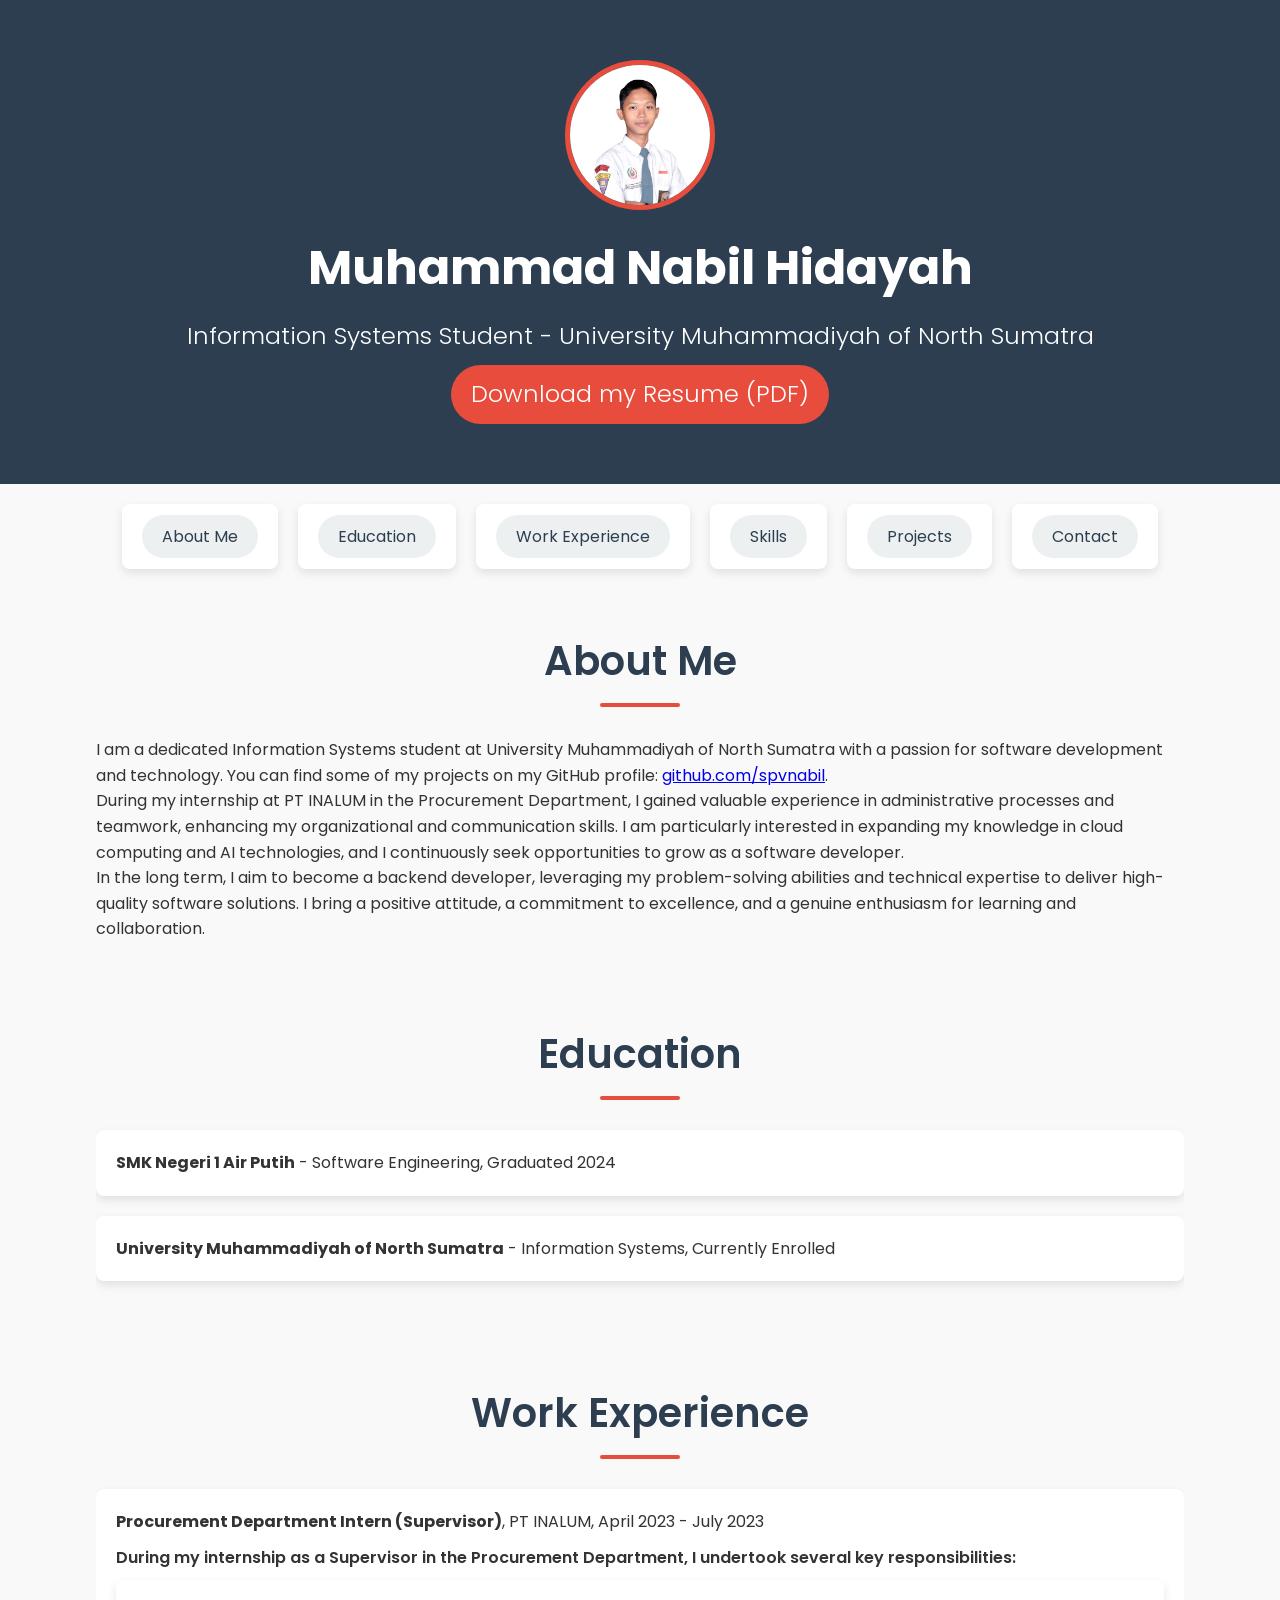
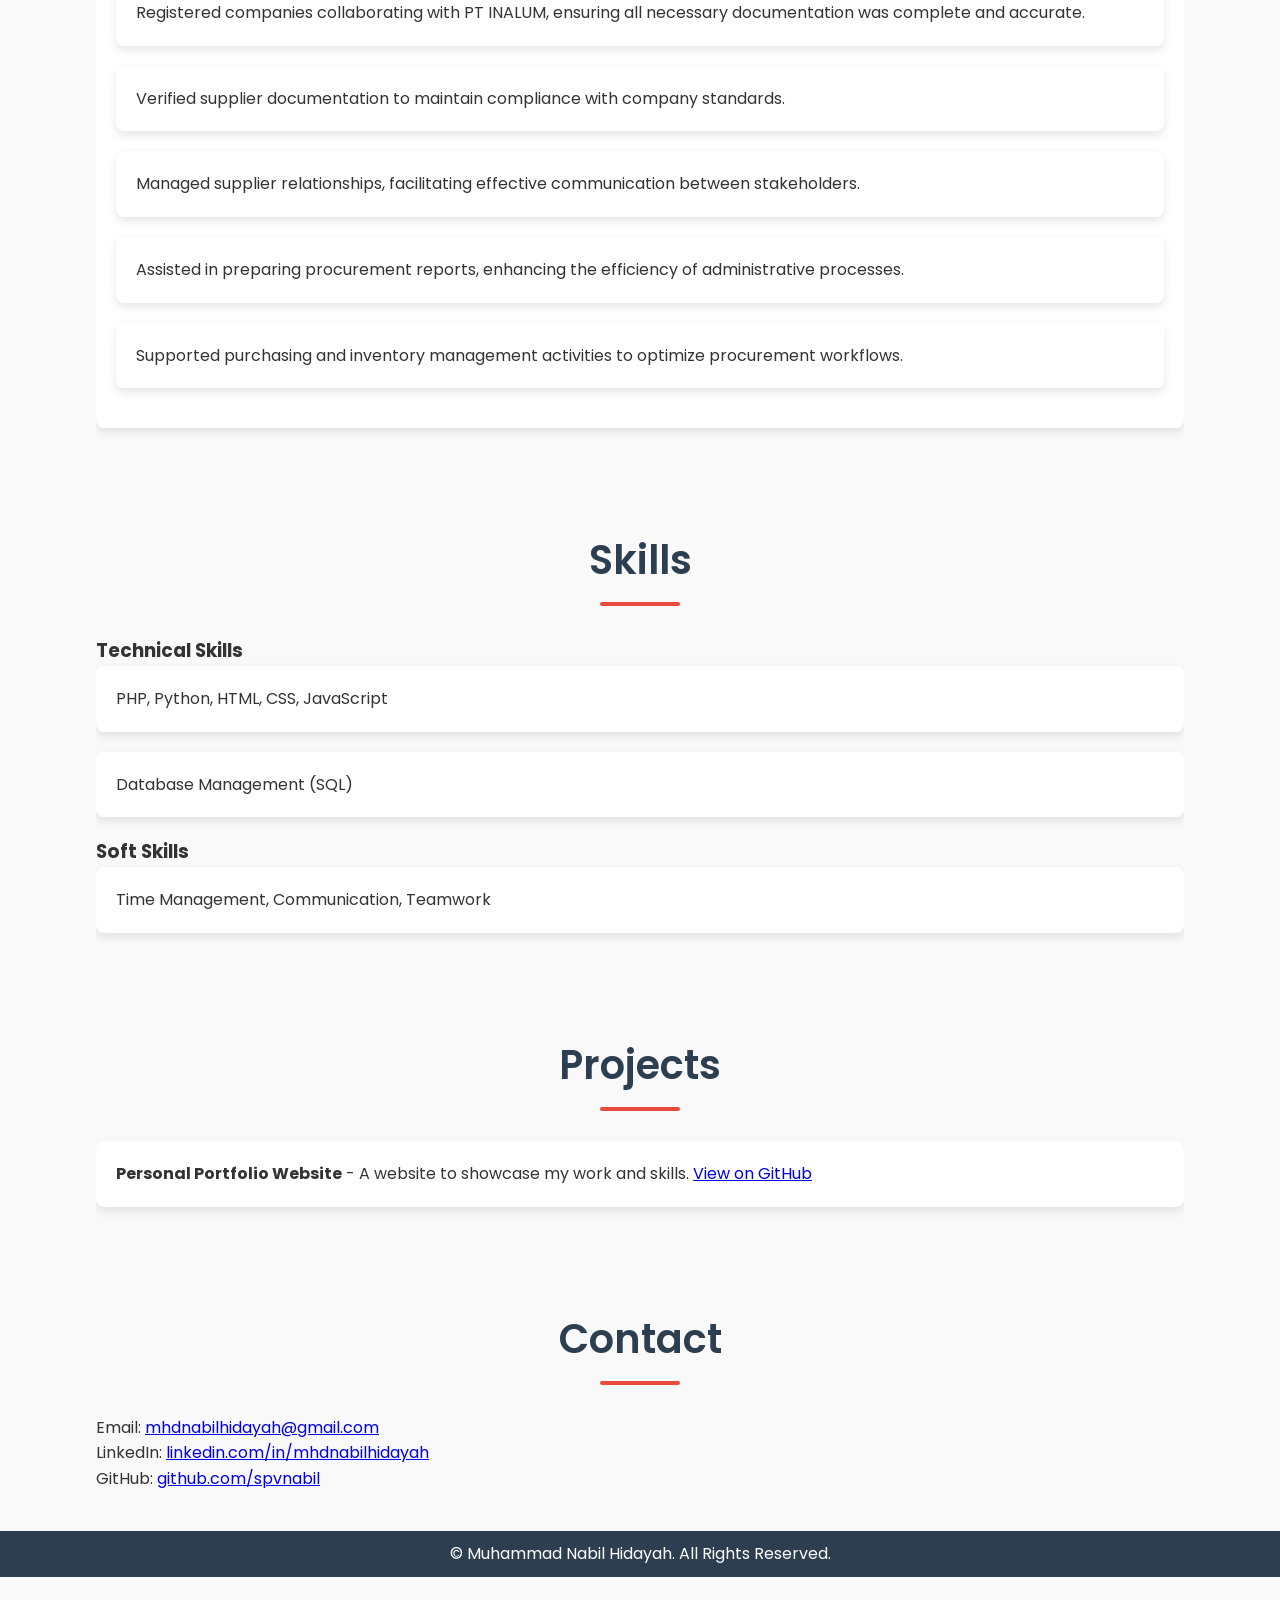
==== index.html @ 5ee1add4 "Update and rename webnabil.html to index.html" ====
<!DOCTYPE html>
<html lang="en">
<head>
    <meta charset="UTF-8">
    <meta name="viewport" content="width=device-width, initial-scale=1.0">
    <title>Personal CV - Muhammad Nabil Hidayah</title>
    <link rel="stylesheet" href="style.css">
    <link href="https://fonts.googleapis.com/css2?family=Poppins:wght@300;400;600&display=swap" rel="stylesheet">
</head>
<body>
    <header class="fade-in">
        <div class="container">
            <div class="profile">
                <img src="home-img2.jpg" alt="Profile Photo"> <!-- Ganti dengan URL gambar Anda -->
            </div>
            <h1>Muhammad Nabil Hidayah</h1>
            <p>Information Systems Student - University Muhammadiyah of North Sumatra</p>
            <p><a href="https://drive.google.com/file/d/1Cp-5JTLRK1W2x9tE1YD1m7q0zACdKPNH/view?usp=sharing" target="_blank" class="resume-btn">Download my Resume (PDF)</a></p>
        </div>
    </header>

    <nav class="slide-in">
        <ul class="nav-links">
            <li><a href="#about">About Me</a></li>
            <li><a href="#education">Education</a></li>
            <li><a href="#experience">Work Experience</a></li>
            <li><a href="#skills">Skills</a></li>
            <li><a href="#projects">Projects</a></li>
            <li><a href="#contact">Contact</a></li>
        </ul>
    </nav>

    <section id="about" class="fade-in-up">
        <div class="container">
            <h2>About Me</h2>
            <p>I am a dedicated Information Systems student at University Muhammadiyah of North Sumatra with a passion for software development and technology. You can find some of my projects on my GitHub profile: <a href="https://github.com/spvnabil/" target="_blank">github.com/spvnabil</a>.</p>
            <p>During my internship at PT INALUM in the Procurement Department, I gained valuable experience in administrative processes and teamwork, enhancing my organizational and communication skills. I am particularly interested in expanding my knowledge in cloud computing and AI technologies, and I continuously seek opportunities to grow as a software developer.</p>
            <p>In the long term, I aim to become a backend developer, leveraging my problem-solving abilities and technical expertise to deliver high-quality software solutions. I bring a positive attitude, a commitment to excellence, and a genuine enthusiasm for learning and collaboration.</p>
        </div>
    </section>
    
    <section id="education" class="fade-in-up">
        <div class="container">
            <h2>Education</h2>
            <ul>
                <li><strong>SMK Negeri 1 Air Putih</strong> - Software Engineering, Graduated 2024</li>
                <li><strong>University Muhammadiyah of North Sumatra</strong> - Information Systems, Currently Enrolled</li>
            </ul>
        </div>
    </section>

    <section id="experience" class="fade-in-up">
        <div class="container">
            <h2>Work Experience</h2>
            <ul>
                <li>
                    <strong>Procurement Department Intern (Supervisor)</strong>, PT INALUM, April 2023 - July 2023
                    <p>During my internship as a Supervisor in the Procurement Department, I undertook several key responsibilities:</p>
                    <ul>
                        <li>Registered companies collaborating with PT INALUM, ensuring all necessary documentation was complete and accurate.</li>
                        <li>Verified supplier documentation to maintain compliance with company standards.</li>
                        <li>Managed supplier relationships, facilitating effective communication between stakeholders.</li>
                        <li>Assisted in preparing procurement reports, enhancing the efficiency of administrative processes.</li>
                        <li>Supported purchasing and inventory management activities to optimize procurement workflows.</li>
                    </ul>
                </li>
            </ul>
        </div>
    </section>

    <section id="skills" class="fade-in-up">
        <div class="container">
            <h2>Skills</h2>
            <h3>Technical Skills</h3>
            <ul>
                <li>PHP, Python, HTML, CSS, JavaScript</li>
                <li>Database Management (SQL)</li>
            </ul>
            <h3>Soft Skills</h3>
            <ul>
                <li>Time Management, Communication, Teamwork</li>
            </ul>
        </div>
    </section>

    <section id="projects" class="fade-in-up">
        <div class="container">
            <h2>Projects</h2>
            <ul>
                <li><strong>Personal Portfolio Website</strong> - A website to showcase my work and skills. <a href="https://github.com/spvnabil/spvnabil.github.io" target="_blank">View on GitHub</a></li>
            </ul>
        </div>
    </section>

    <section id="contact" class="fade-in-up">
        <div class="container">
            <h2>Contact</h2>
            <p>Email: <a href="mailto:mhdnabilhidayah@gmail.com">mhdnabilhidayah@gmail.com</a></p>
            <p>LinkedIn: <a href="https://www.linkedin.com/in/mhd-nabil-hidayah-8a4116334/" target="_blank">linkedin.com/in/mhdnabilhidayah</a></p>
            <p>GitHub: <a href="https://github.com/spvnabil/" target="_blank">github.com/spvnabil</a></p>
        </div>
    </section>
    
    <footer class="fade-in">
        <div class="container">
            <p>&copy; Muhammad Nabil Hidayah. All Rights Reserved.</p>
        </div>
    </footer>
</body>
</html>
---- style.css ----
/* Reset CSS */
* {
    margin: 0;
    padding: 0;
    box-sizing: border-box;
}

body {
    font-family: 'Poppins', sans-serif;
    line-height: 1.6;
    background-color: #f9f9f9;
    color: #333;
    padding-bottom: 50px;
    display: flex;
    flex-direction: column;
    min-height: 100vh;
}

/* Header */
header {
    background-color: #2c3e50;
    color: white;
    padding: 60px 0;
    text-align: center;
    position: relative;
}

header .profile {
    width: 150px;
    height: 150px;
    border-radius: 50%;
    overflow: hidden;
    margin: 0 auto 20px;
    border: 5px solid #e74c3c;
}

header .profile img {
    width: 100%;
    height: 100%;
    object-fit: cover;
}

header h1 {
    font-size: 3rem;
    font-weight: 700;
    margin-bottom: 10px;
    animation: fadeInDown 1s ease-in-out;
}

header p {
    font-size: 1.5rem;
    font-weight: 300;
    animation: fadeInUp 1.2s ease-in-out;
}

.resume-btn {
    display: inline-block;
    padding: 10px 20px;
    border-radius: 30px;
    background-color: #e74c3c;
    color: white;
    text-decoration: none;
    margin-top: 10px;
    transition: background-color 0.3s ease, transform 0.3s ease;
}

.resume-btn:hover {
    background-color: #c0392b;
    transform: translateY(-3px);
}

/* Navigation */
nav {
    text-align: center;
    margin-top: 20px;
}

.nav-links {
    display: inline-flex;
    gap: 20px;
}

.nav-links li {
    display: inline;
    list-style: none;
}

.nav-links a {
    text-decoration: none;
    color: #2c3e50;
    padding: 10px 20px;
    border-radius: 30px;
    background-color: #ecf0f1;
    transition: background-color 0.3s ease, color 0.3s ease;
}

.nav-links a:hover {
    background-color: #2c3e50;
    color: white;
}

/* Container */
.container {
    width: 85%;
    max-width: 1200px;
    margin: auto;
    overflow: hidden;
}

/* Sections */
section {
    padding: 40px 0;
    animation: fadeIn 1.5s ease-in;
}

h2 {
    text-align: center;
    font-size: 2.5rem;
    margin-bottom: 30px;
    color: #2c3e50;
    font-weight: 600;
    position: relative;
}

h2::after {
    content: '';
    width: 80px;
    height: 4px;
    background-color: #e74c3c;
    display: block;
    margin: 10px auto;
    border-radius: 2px;
}

ul {
    list-style-type: none;
}

ul li {
    background: white;
    margin-bottom: 20px;
    padding: 20px;
    border-radius: 8px;
    box-shadow: 0 4px 10px rgba(0, 0, 0, 0.1);
    transition: transform 0.3s ease;
}

ul li:hover {
    transform: translateY(-5px);
}

/* Work Experience Specific */
#experience ul li {
    position: relative;
}

#experience ul li p {
    margin: 10px 0;
    font-weight: 600;
}

/* Footer */
footer {
    background-color: #2c3e50;
    color: white;
    text-align: center;
    padding: 10px;
    margin-top: auto;
}

/* Animations */
@keyframes fadeIn {
    from { opacity: 0; }
    to { opacity: 1; }
}

@keyframes fadeInUp {
    from { transform: translateY(20px); opacity: 0; }
    to { transform: translateY(0); opacity: 1; }
}

@keyframes fadeInDown {
    from { transform: translateY(-20px); opacity: 0; }
    to { transform: translateY(0); opacity: 1; }
}
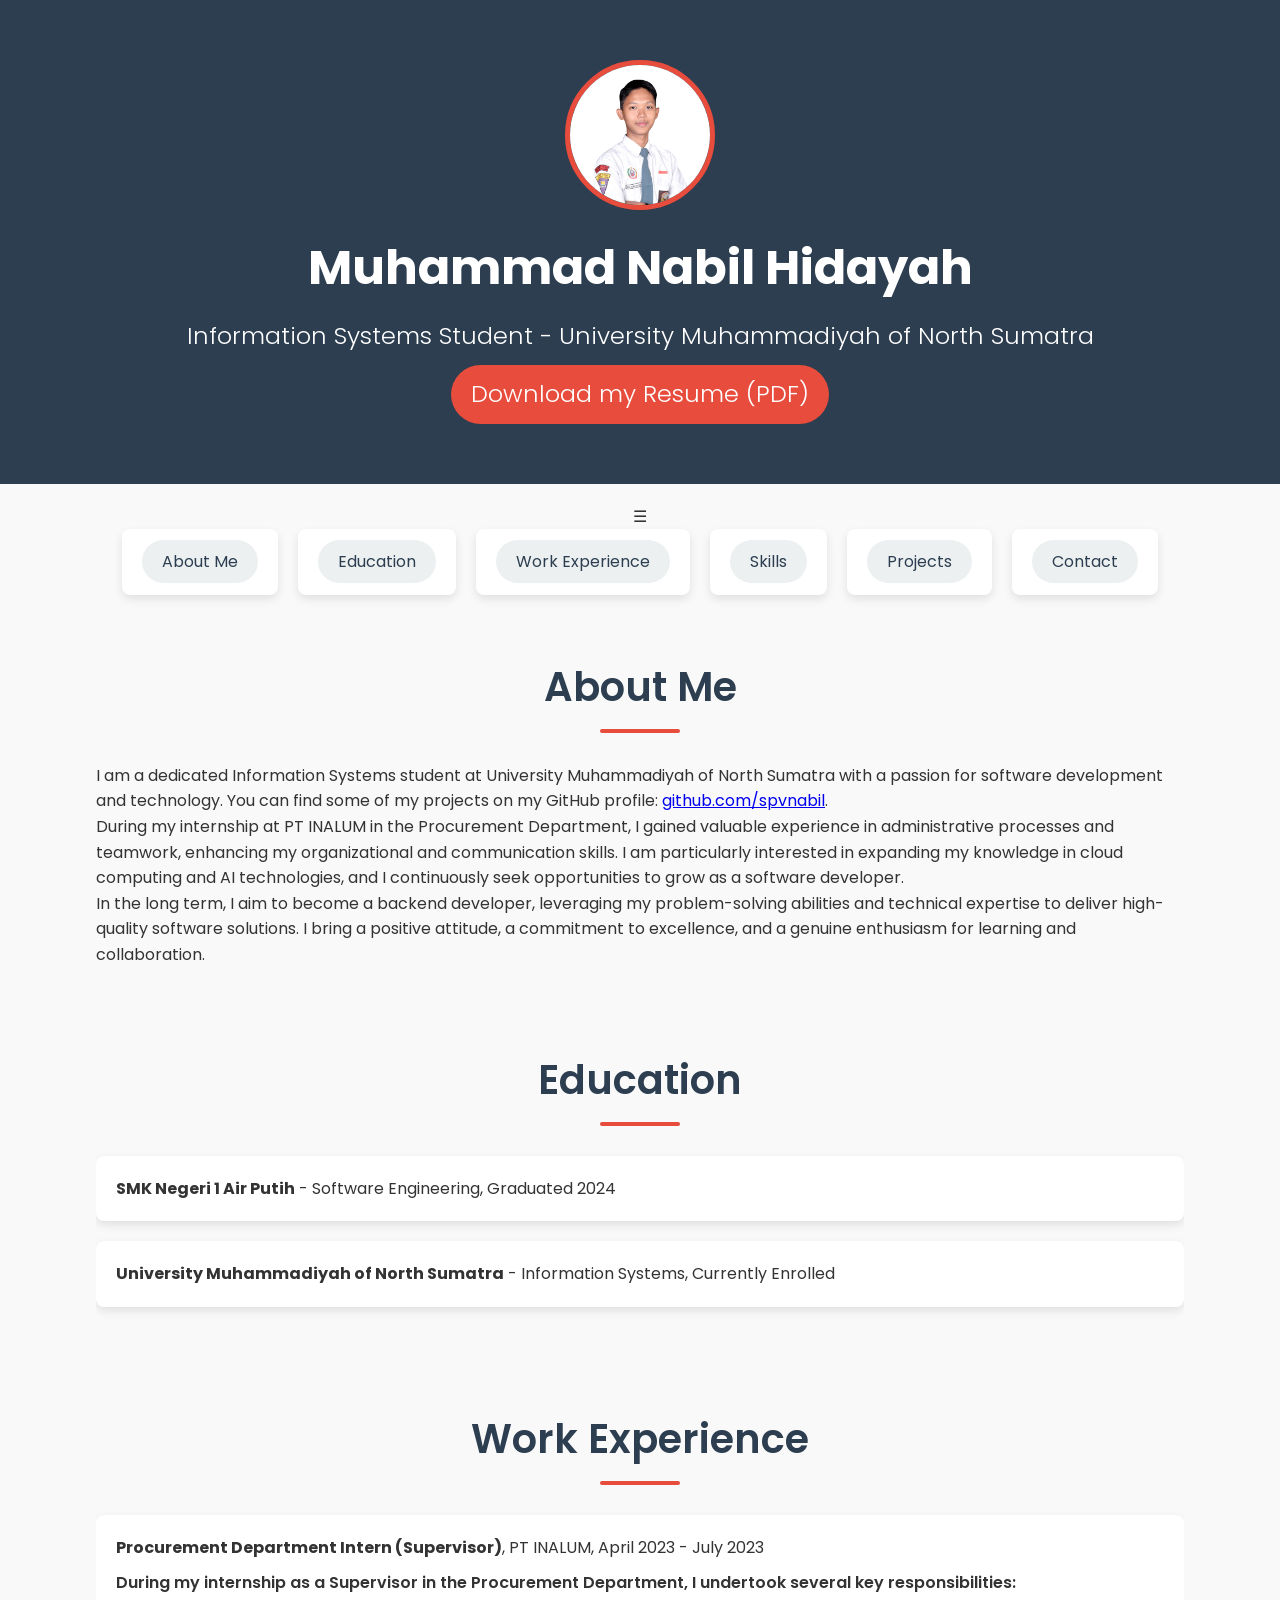
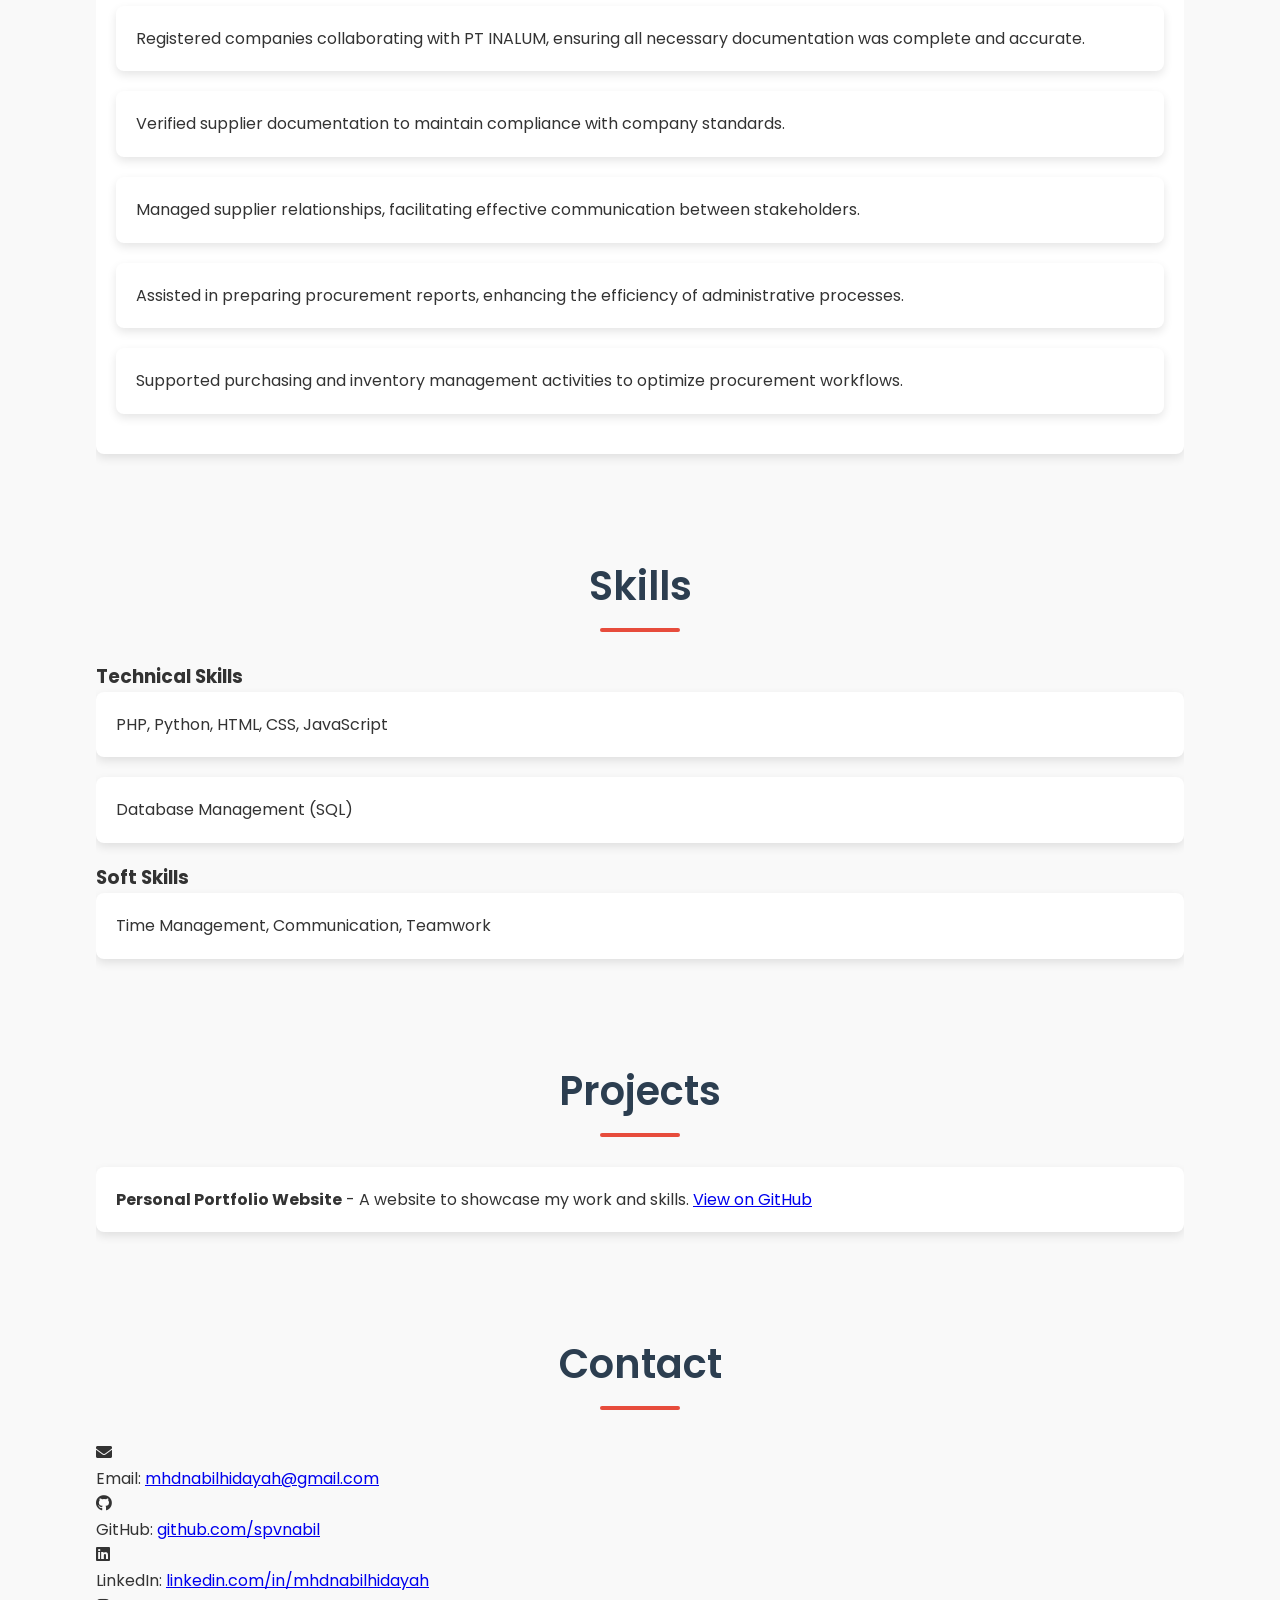
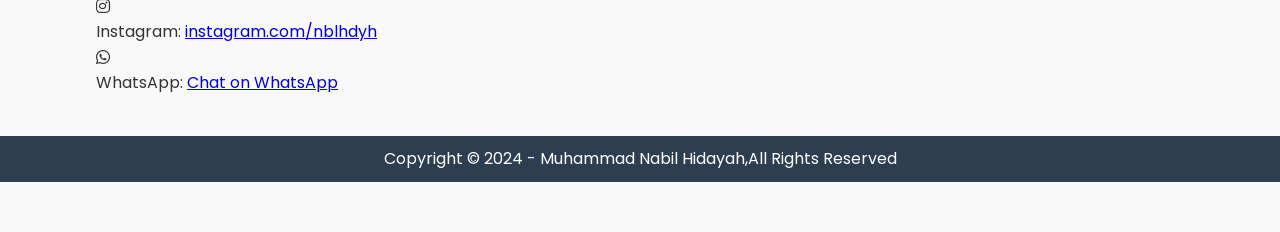
==== commit 33ad11c8: "Update index.html" ====
--- a/index.html
+++ b/index.html
@@ -6,6 +6,7 @@
     <title>Personal CV - Muhammad Nabil Hidayah</title>
     <link rel="stylesheet" href="style.css">
     <link href="https://fonts.googleapis.com/css2?family=Poppins:wght@300;400;600&display=swap" rel="stylesheet">
+    <link rel="stylesheet" href="https://cdnjs.cloudflare.com/ajax/libs/font-awesome/5.15.4/css/all.min.css"> <!-- Font Awesome untuk ikon -->
 </head>
 <body>
     <header class="fade-in">
@@ -20,6 +21,7 @@
     </header>
 
     <nav class="slide-in">
+        <div class="hamburger">&#9776;</div> <!-- Tombol hamburger -->
         <ul class="nav-links">
             <li><a href="#about">About Me</a></li>
             <li><a href="#education">Education</a></li>
@@ -29,7 +31,7 @@
             <li><a href="#contact">Contact</a></li>
         </ul>
     </nav>
-
+    
     <section id="about" class="fade-in-up">
         <div class="container">
             <h2>About Me</h2>
@@ -95,16 +97,46 @@
     <section id="contact" class="fade-in-up">
         <div class="container">
             <h2>Contact</h2>
-            <p>Email: <a href="mailto:mhdnabilhidayah@gmail.com">mhdnabilhidayah@gmail.com</a></p>
-            <p>LinkedIn: <a href="https://www.linkedin.com/in/mhd-nabil-hidayah-8a4116334/" target="_blank">linkedin.com/in/mhdnabilhidayah</a></p>
-            <p>GitHub: <a href="https://github.com/spvnabil/" target="_blank">github.com/spvnabil</a></p>
+            <div class="contact-info">
+                <div class="contact-item">
+                    <i class="fas fa-envelope"></i>
+                    <p>Email: <a href="mailto:mhdnabilhidayah@gmail.com">mhdnabilhidayah@gmail.com</a></p>
+                </div>
+                <div class="contact-item">
+                    <i class="fab fa-github"></i>
+                    <p>GitHub: <a href="https://github.com/spvnabil/" target="_blank">github.com/spvnabil</a></p>
+                </div>
+                <div class="contact-item">
+                    <i class="fab fa-linkedin"></i>
+                    <p>LinkedIn: <a href="https://www.linkedin.com/in/mhd-nabil-hidayah-8a4116334/" target="_blank">linkedin.com/in/mhdnabilhidayah</a></p>
+                </div>
+                <div class="contact-item">
+                    <i class="fab fa-instagram"></i>
+                    <p>Instagram: <a href="https://www.instagram.com/nblhdyh_/" target="_blank">instagram.com/nblhdyh</a></p>
+                </div>
+                <div class="contact-item">
+                    <i class="fab fa-whatsapp"></i>
+                    <p>WhatsApp: <a href="https://wa.me/6281271787363" target="_blank">Chat on WhatsApp</a></p>
+                </div>
+            </div>
         </div>
     </section>
-    
     <footer class="fade-in">
         <div class="container">
-            <p>&copy; Muhammad Nabil Hidayah. All Rights Reserved.</p>
+            <p>Copyright © 2024 - Muhammad Nabil Hidayah,All Rights Reserved</p>
         </div>
     </footer>
-</body>
+
+    <script src="scrip"></script> 
+<script>
+ 
+    const hamburger = document.querySelector('.hamburger');
+    const navLinks = document.querySelector('.nav-links');
+
+   
+    hamburger.addEventListener('click', () => {
+       
+        navLinks.classList.toggle('active');
+    });
+</script>
 </html>
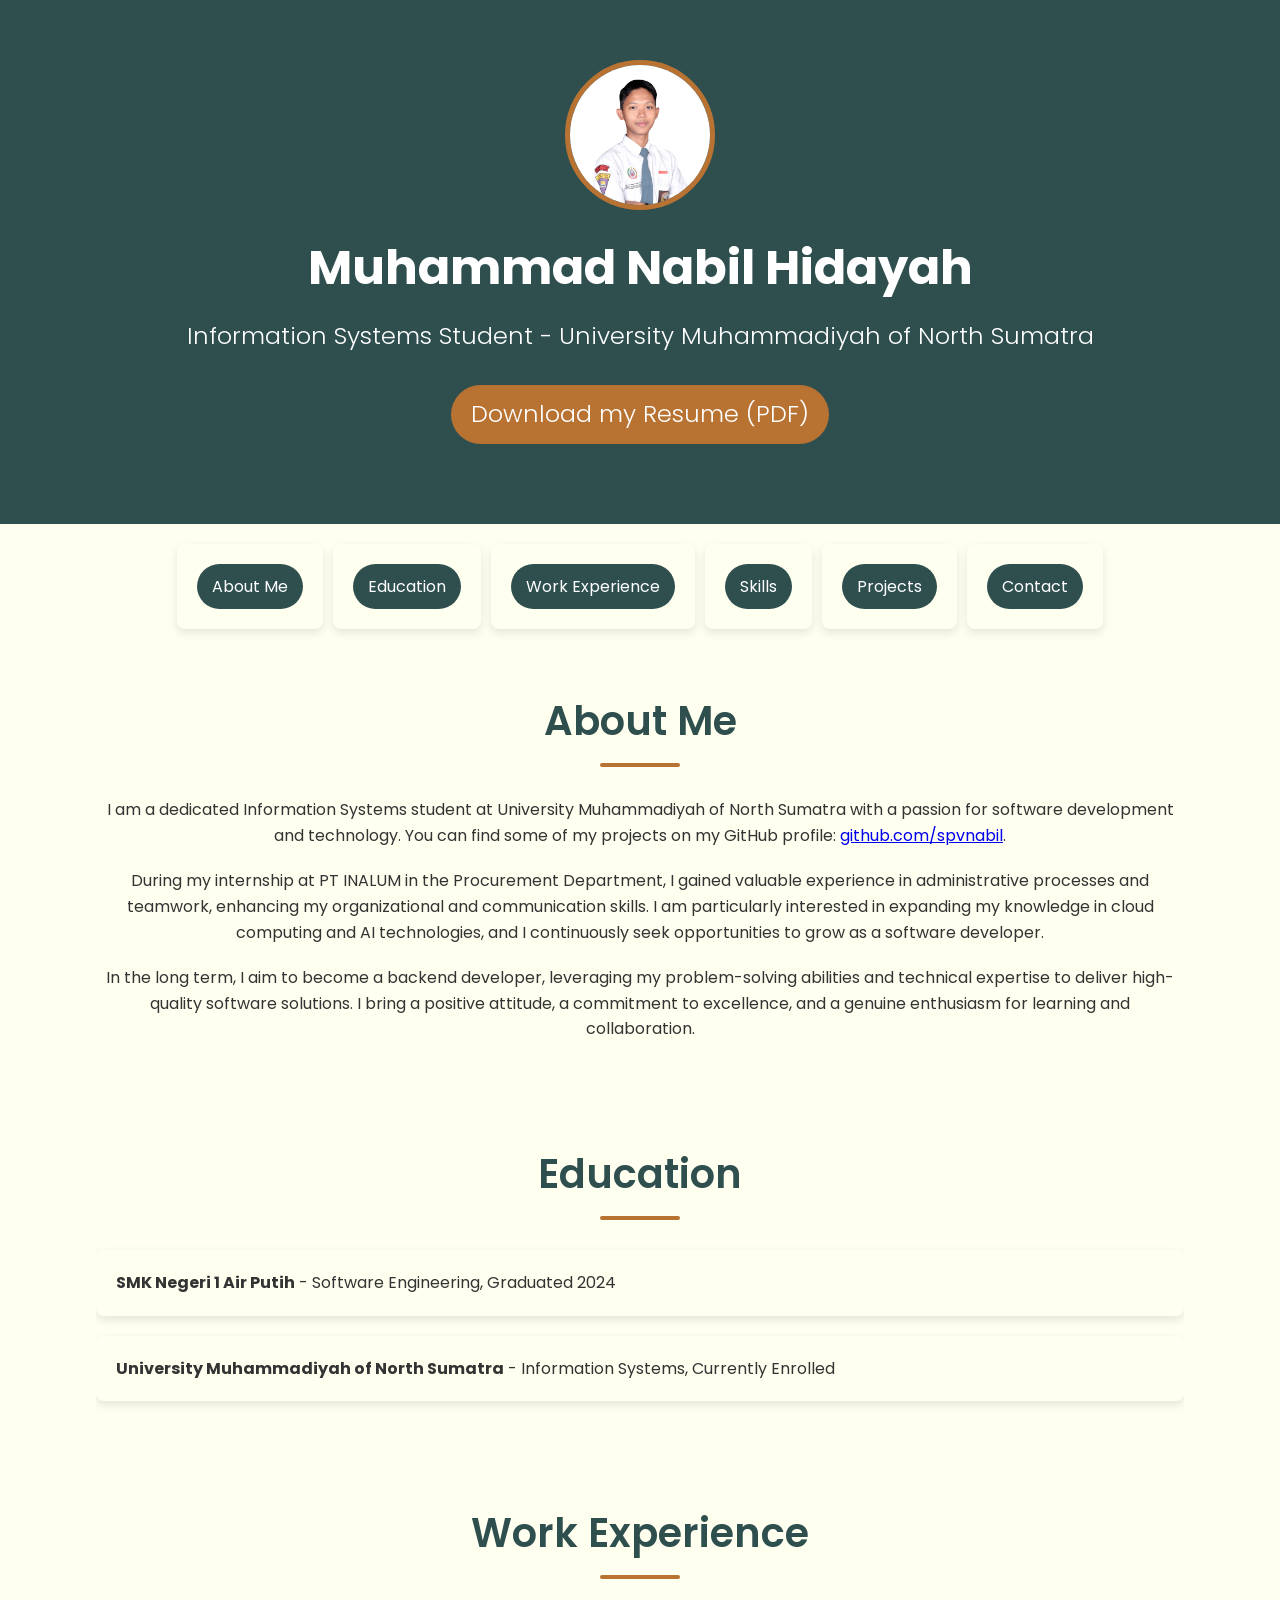
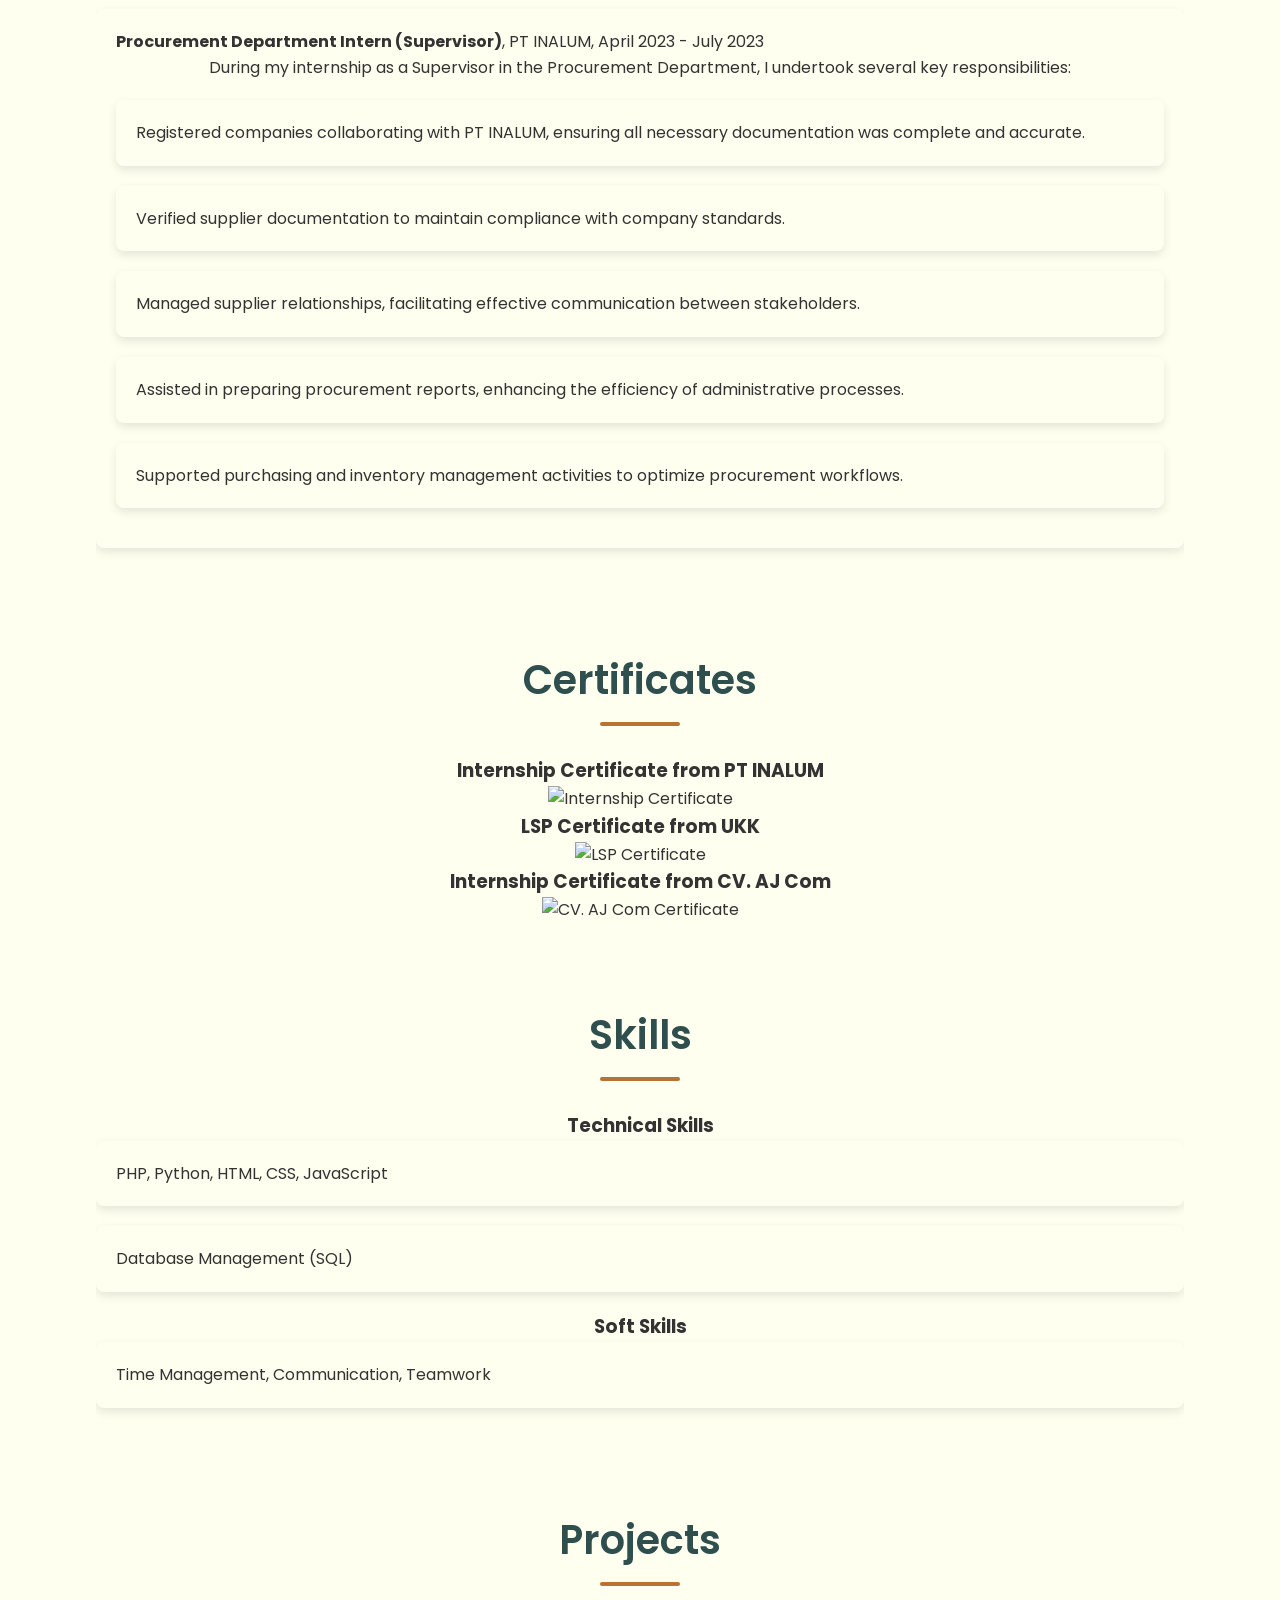
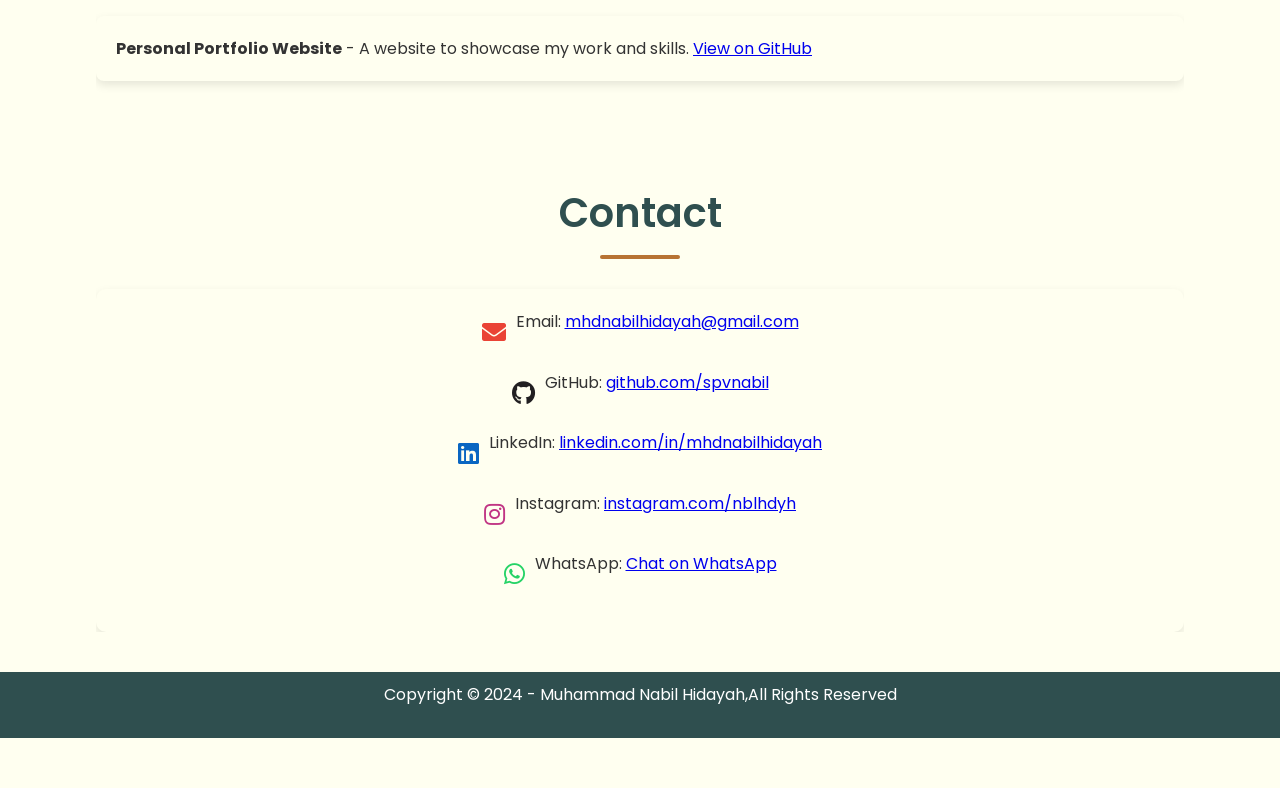
==== commit 72a0eddd: "Update index.html" ====
--- a/index.html
+++ b/index.html
@@ -69,7 +69,26 @@
             </ul>
         </div>
     </section>
-
+    <section id="certificates" class="fade-in-up">
+        <div class="container">
+            <h2>Certificates</h2>
+            <div class="certificate-container">
+                <div class="certificate">
+                    <h3>Internship Certificate from PT INALUM</h3>
+                    <img src="INALUM.jpg" alt="Internship Certificate" class="certificate-img">
+                </div>
+                <div class="certificate">
+                    <h3>LSP Certificate from UKK</h3>
+                    <img src="LSP NUSANTARA.jpg" alt="LSP Certificate" class="certificate-img">
+                </div>
+                <div class="certificate">
+                    <h3>Internship Certificate from CV. AJ Com</h3>
+                    <img src="PKL.jpg" alt="CV. AJ Com Certificate" class="certificate-img">
+                </div>
+            </div>
+        </div>
+    </section>
+    
     <section id="skills" class="fade-in-up">
         <div class="container">
             <h2>Skills</h2>
@@ -121,6 +140,7 @@
             </div>
         </div>
     </section>
+    
     <footer class="fade-in">
         <div class="container">
             <p>Copyright © 2024 - Muhammad Nabil Hidayah,All Rights Reserved</p>
@@ -128,15 +148,34 @@
     </footer>
 
     <script src="scrip"></script> 
-<script>
- 
-    const hamburger = document.querySelector('.hamburger');
-    const navLinks = document.querySelector('.nav-links');
+    <script>
+      // Toggle navigation menu
+const hamburger = document.querySelector('.hamburger');
+const navLinks = document.querySelector('.nav-links');
 
-   
-    hamburger.addEventListener('click', () => {
-       
-        navLinks.classList.toggle('active');
+hamburger.addEventListener('click', () => {
+    navLinks.classList.toggle('active');
+});
+
+// Smooth scroll for navigation
+document.querySelectorAll('nav a').forEach(anchor => {
+    anchor.addEventListener('click', function (e) {
+        e.preventDefault();
+
+        const targetId = this.getAttribute('href').substring(1);  // Mengambil ID dari link navigasi
+        const targetElement = document.getElementById(targetId);
+
+        // Scroll ke elemen target
+        targetElement.scrollIntoView({
+            behavior: 'smooth',
+            block: 'start'
+        });
+
+        // Close the menu after click on smaller screens
+        navLinks.classList.remove('active');
     });
-</script>
+});
+
+    </script>
+    
 </html>
--- a/style.css
+++ b/style.css
@@ -1,4 +1,3 @@
-/* Reset CSS */
 * {
     margin: 0;
     padding: 0;
@@ -8,7 +7,7 @@
 body {
     font-family: 'Poppins', sans-serif;
     line-height: 1.6;
-    background-color: #f9f9f9;
+    background-color: #FFFFF0; /* Ivory */
     color: #333;
     padding-bottom: 50px;
     display: flex;
@@ -16,13 +15,11 @@
     min-height: 100vh;
 }
 
-/* Header */
 header {
-    background-color: #2c3e50;
+    background-color: #2F4F4F; /* Dark Slate Gray */
     color: white;
     padding: 60px 0;
     text-align: center;
-    position: relative;
 }
 
 header .profile {
@@ -31,7 +28,7 @@
     border-radius: 50%;
     overflow: hidden;
     margin: 0 auto 20px;
-    border: 5px solid #e74c3c;
+    border: 5px solid #B87333; /* Copper */
 }
 
 header .profile img {
@@ -44,80 +41,85 @@
     font-size: 3rem;
     font-weight: 700;
     margin-bottom: 10px;
-    animation: fadeInDown 1s ease-in-out;
 }
 
 header p {
     font-size: 1.5rem;
     font-weight: 300;
-    animation: fadeInUp 1.2s ease-in-out;
 }
 
 .resume-btn {
     display: inline-block;
     padding: 10px 20px;
     border-radius: 30px;
-    background-color: #e74c3c;
-    color: white;
+    background-color: #B87333; /* Copper */
+    color: #FFFFFF;
     text-decoration: none;
     margin-top: 10px;
     transition: background-color 0.3s ease, transform 0.3s ease;
 }
 
 .resume-btn:hover {
-    background-color: #c0392b;
+    background-color: #5F9EA0; /* Cadet Blue */
     transform: translateY(-3px);
 }
 
-/* Navigation */
 nav {
+    position: relative;
     text-align: center;
     margin-top: 20px;
 }
 
+.hamburger {
+    display: none;
+    font-size: 2rem;
+    cursor: pointer;
+    color: #333;
+    margin-bottom: 10px;
+}
+
 .nav-links {
-    display: inline-flex;
-    gap: 20px;
+    display: flex;
+    justify-content: center;
+    gap: 10px;
+    flex-wrap: wrap;
 }
 
 .nav-links li {
-    display: inline;
     list-style: none;
 }
 
 .nav-links a {
+    display: inline-block;
     text-decoration: none;
-    color: #2c3e50;
-    padding: 10px 20px;
+    color: #FFFFFF;
+    padding: 10px 15px;
     border-radius: 30px;
-    background-color: #ecf0f1;
+    background-color: #2F4F4F; /* Dark Slate Gray */
     transition: background-color 0.3s ease, color 0.3s ease;
 }
 
 .nav-links a:hover {
-    background-color: #2c3e50;
-    color: white;
-}
-
-/* Container */
+    background-color: #B87333; /* Copper */
+    color: #FFFFFF;
+}
+
 .container {
     width: 85%;
     max-width: 1200px;
     margin: auto;
     overflow: hidden;
-}
-
-/* Sections */
+    text-align: center;
+}
+
 section {
     padding: 40px 0;
-    animation: fadeIn 1.5s ease-in;
 }
 
 h2 {
-    text-align: center;
     font-size: 2.5rem;
     margin-bottom: 30px;
-    color: #2c3e50;
+    color: #2F4F4F; /* Dark Slate Gray */
     font-weight: 600;
     position: relative;
 }
@@ -126,18 +128,24 @@
     content: '';
     width: 80px;
     height: 4px;
-    background-color: #e74c3c;
+    background-color: #B87333; /* Copper */
     display: block;
     margin: 10px auto;
     border-radius: 2px;
 }
 
+p {
+    text-align: center;
+    margin-bottom: 20px;
+}
+
 ul {
     list-style-type: none;
+    text-align: left;
 }
 
 ul li {
-    background: white;
+    background: #FFFFF0; /* Ivory */
     margin-bottom: 20px;
     padding: 20px;
     border-radius: 8px;
@@ -149,26 +157,56 @@
     transform: translateY(-5px);
 }
 
-/* Work Experience Specific */
-#experience ul li {
-    position: relative;
-}
-
-#experience ul li p {
-    margin: 10px 0;
-    font-weight: 600;
-}
-
-/* Footer */
+.contact-info {
+    display: flex;
+    flex-direction: column;
+    align-items: center;
+    background-color: #FFFFF0; /* Ivory */
+    padding: 20px;
+    border-radius: 10px;
+    box-shadow: 0 4px 10px rgba(0, 0, 0, 0.1);
+    margin-top: 20px;
+}
+
+.contact-item {
+    display: flex;
+    align-items: center;
+    margin-bottom: 15px;
+}
+
+.contact-item i {
+    font-size: 1.5rem;
+    margin-right: 10px;
+}
+
+.contact-item .fa-envelope {
+    color: #EA4335;
+}
+
+.contact-item .fa-github {
+    color: #211F21;
+}
+
+.contact-item .fa-linkedin {
+    color: #0A66C2;
+}
+
+.contact-item .fa-instagram {
+    color: #C13584;
+}
+
+.contact-item .fa-whatsapp {
+    color: #25D366;
+}
+
 footer {
-    background-color: #2c3e50;
+    background-color: #2F4F4F; /* Dark Slate Gray */
     color: white;
     text-align: center;
     padding: 10px;
     margin-top: auto;
 }
 
-/* Animations */
 @keyframes fadeIn {
     from { opacity: 0; }
     to { opacity: 1; }
@@ -183,3 +221,59 @@
     from { transform: translateY(-20px); opacity: 0; }
     to { transform: translateY(0); opacity: 1; }
 }
+
+@media (max-width: 768px) {
+    .hamburger {
+        display: block;
+        margin: 20px auto;
+    }
+
+    .nav-links {
+        display: none;
+        flex-direction: column;
+        position: absolute;
+        top: 60px;
+        left: 0;
+        right: 0;
+        background-color: #2F4F4F; /* Dark Slate Gray */
+        z-index: 1000;
+    }
+
+    .nav-links.active {
+        display: flex;
+    }
+
+    .nav-links a {
+        padding: 15px;
+        color: white;
+        border-bottom: 1px solid rgba(255, 255, 255, 0.2);
+    }
+
+    .nav-links a:hover {
+        background-color: #B87333; /* Copper */
+    }
+
+    h1 {
+        font-size: 2.5rem;
+    }
+
+    h2 {
+        font-size: 2rem;
+    }
+
+    p {
+        font-size: 1rem;
+    }
+
+    .resume-btn {
+        padding: 8px 16px;
+    }
+
+    .contact-info {
+        padding: 10px;
+    }
+
+    .contact-item {
+        margin-bottom: 10px;
+    }
+}
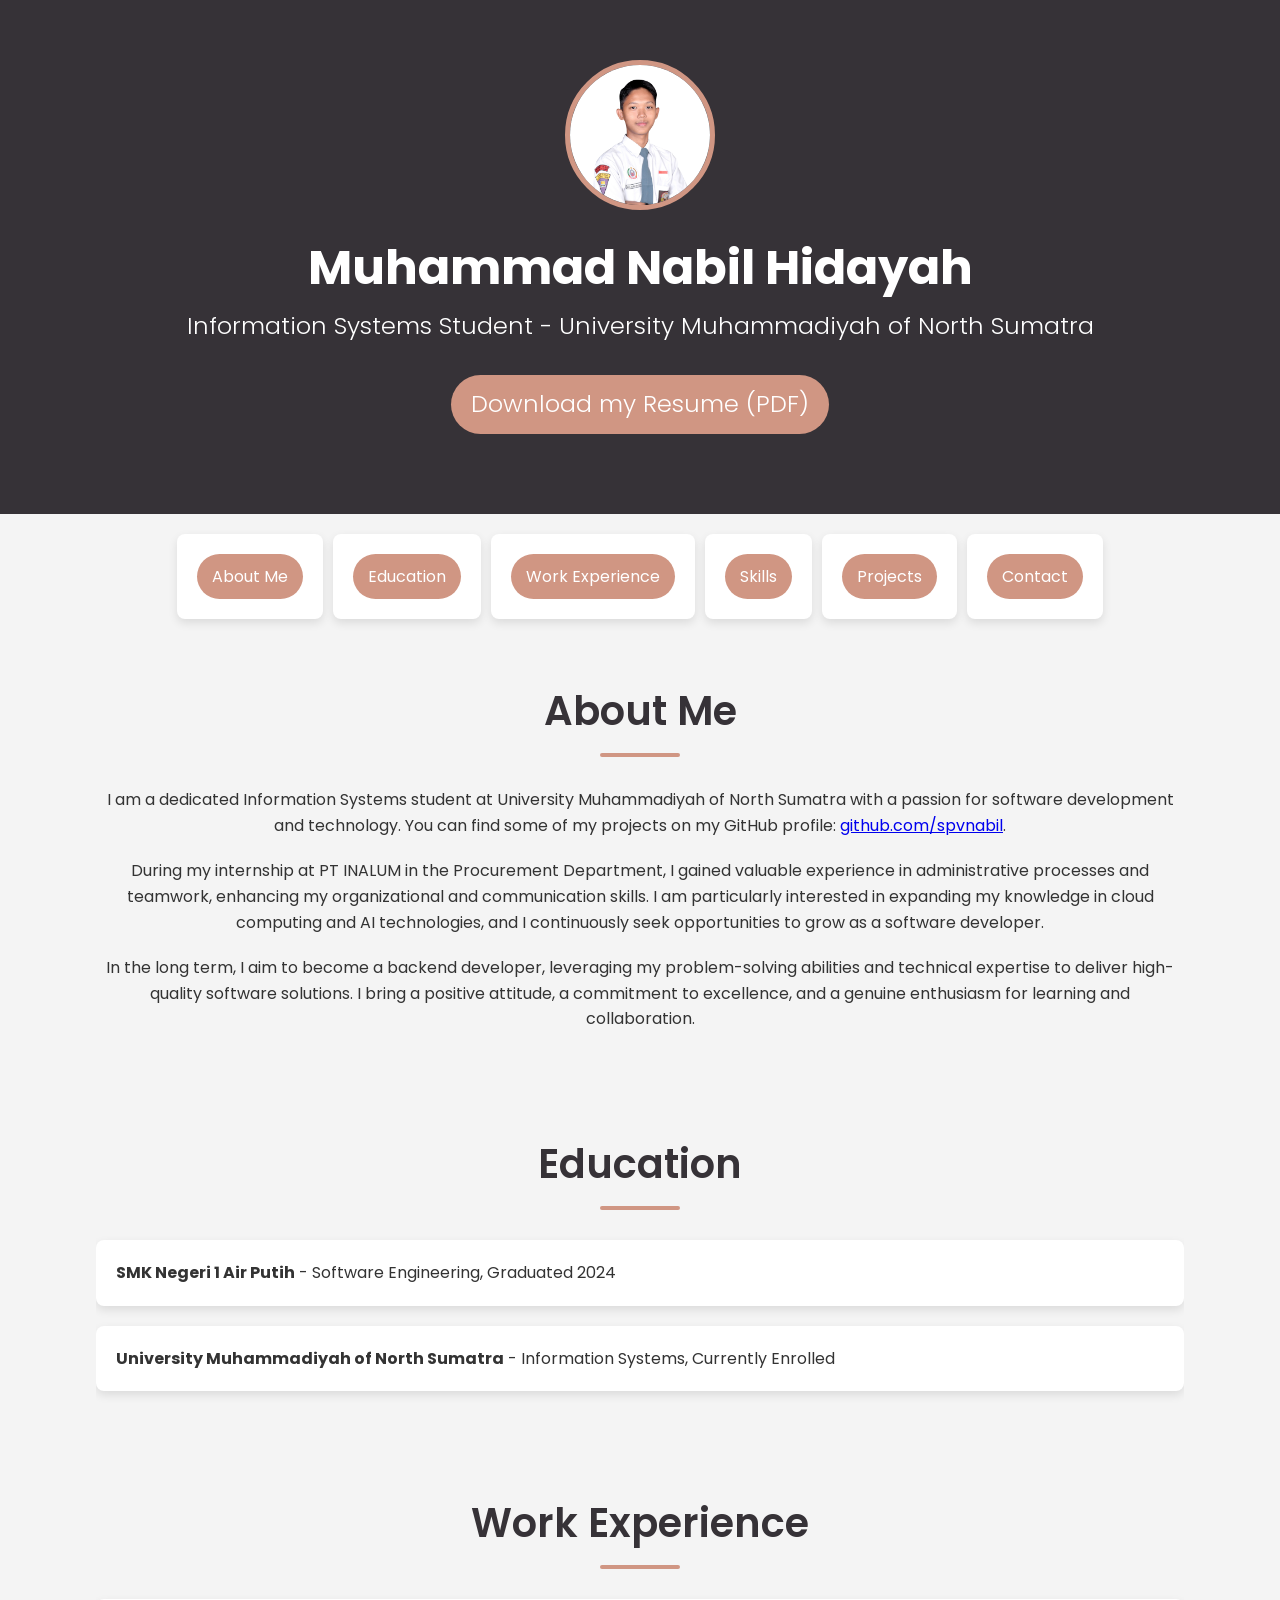
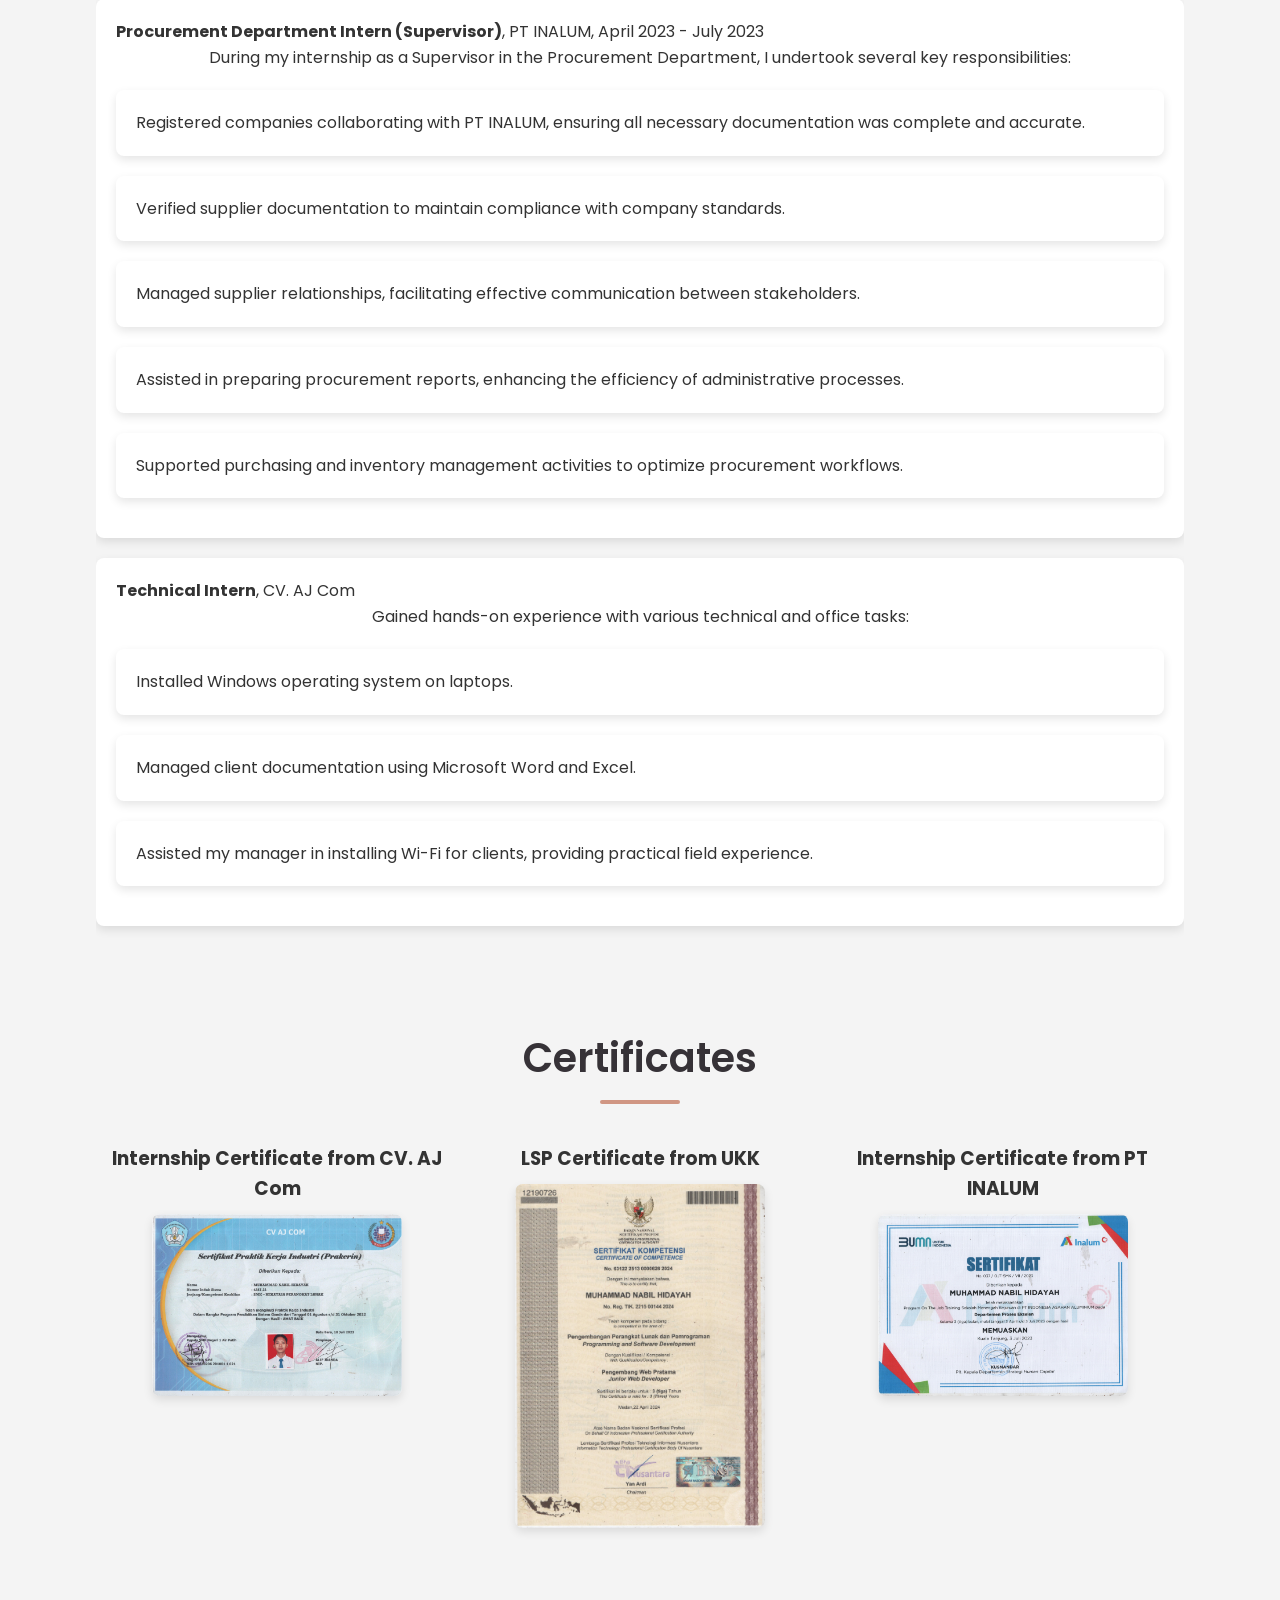
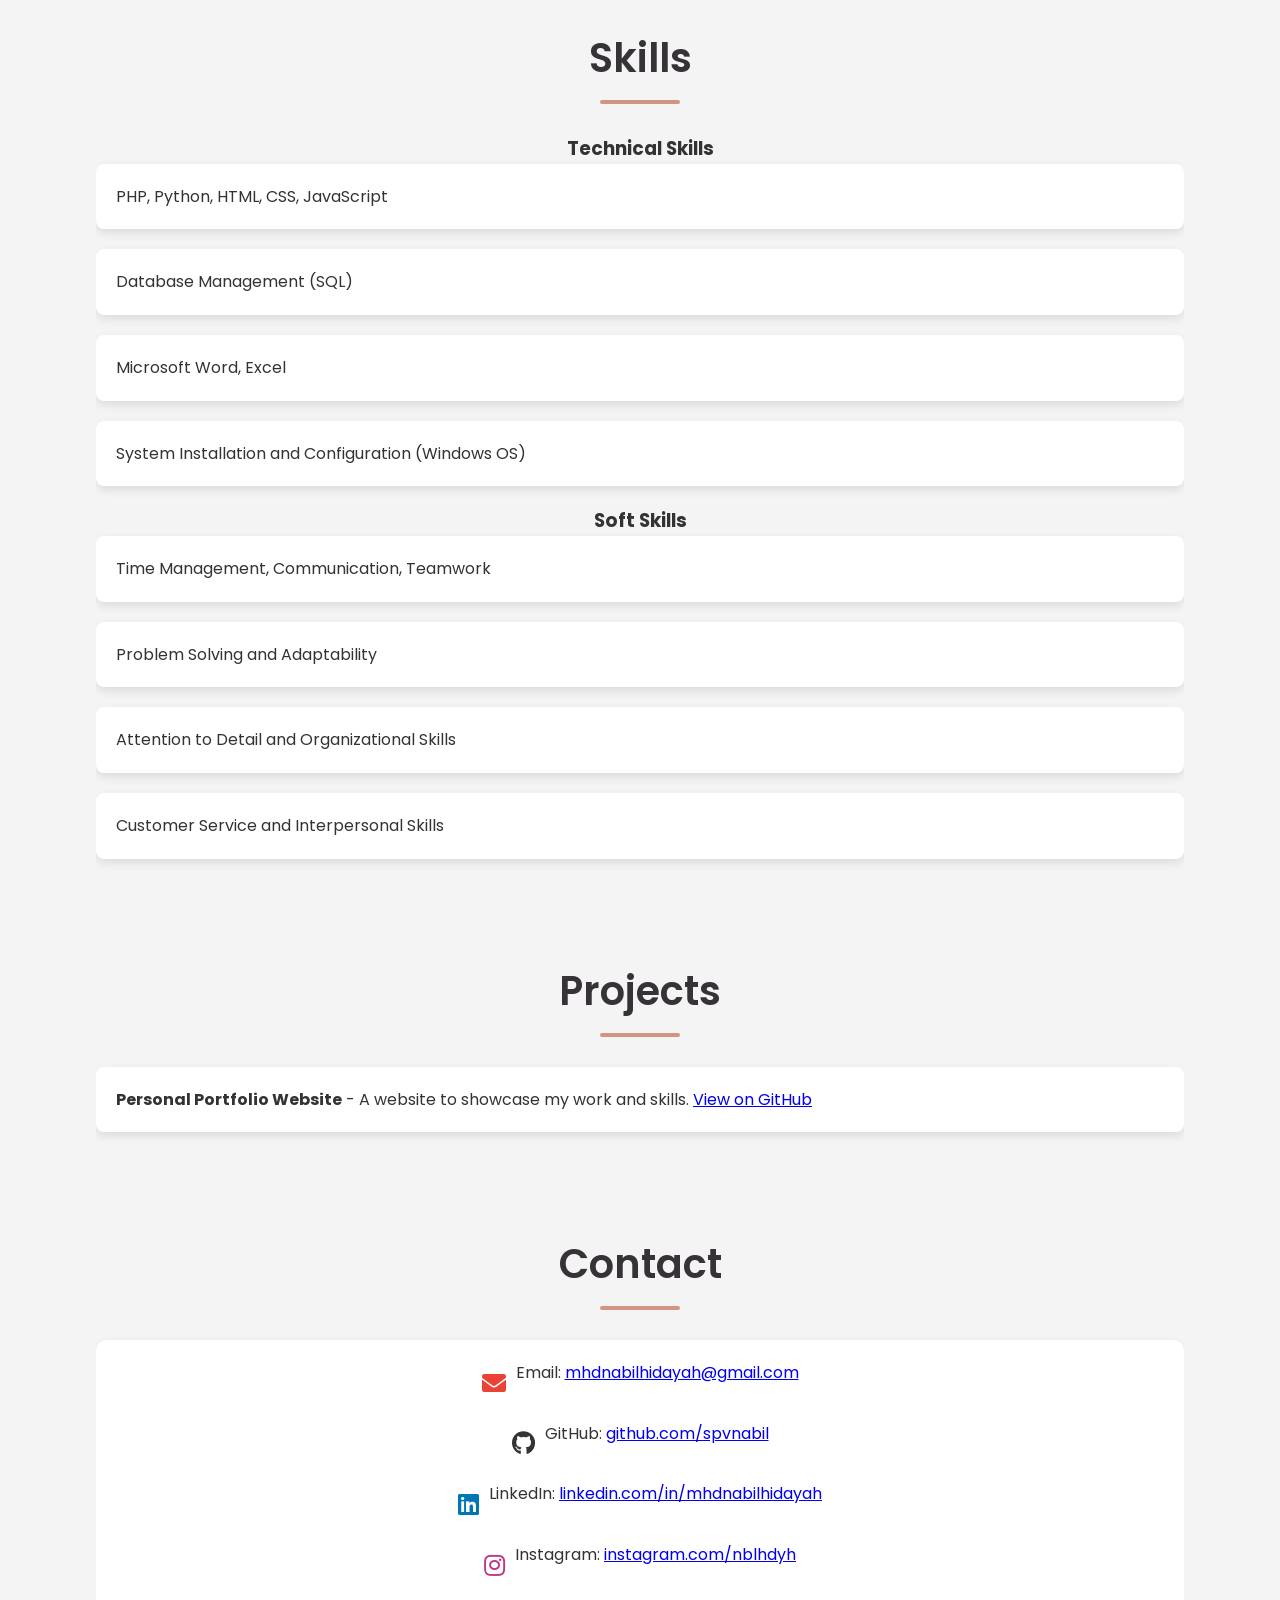
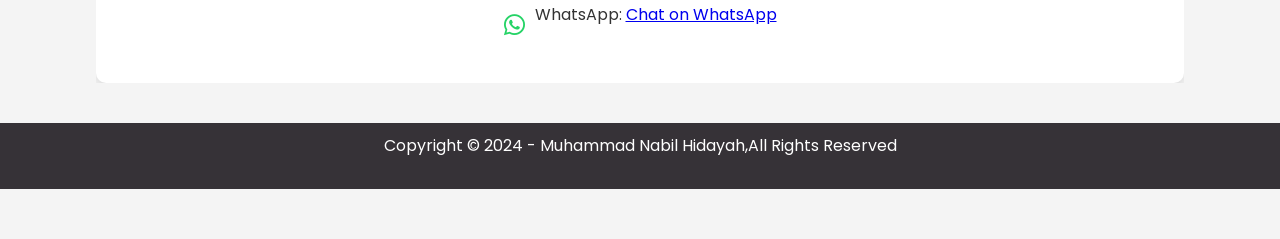
==== commit 034dbc2c: "Update index.html" ====
--- a/index.html
+++ b/index.html
@@ -50,7 +50,6 @@
             </ul>
         </div>
     </section>
-
     <section id="experience" class="fade-in-up">
         <div class="container">
             <h2>Work Experience</h2>
@@ -66,24 +65,34 @@
                         <li>Supported purchasing and inventory management activities to optimize procurement workflows.</li>
                     </ul>
                 </li>
+                <li>
+                    <strong>Technical Intern</strong>, CV. AJ Com
+                    <p>Gained hands-on experience with various technical and office tasks:</p>
+                    <ul>
+                        <li>Installed Windows operating system on laptops.</li>
+                        <li>Managed client documentation using Microsoft Word and Excel.</li>
+                        <li>Assisted my manager in installing Wi-Fi for clients, providing practical field experience.</li>
+                    </ul>
+                </li>
             </ul>
         </div>
     </section>
+    
     <section id="certificates" class="fade-in-up">
         <div class="container">
             <h2>Certificates</h2>
             <div class="certificate-container">
                 <div class="certificate">
-                    <h3>Internship Certificate from PT INALUM</h3>
-                    <img src="INALUM.jpg" alt="Internship Certificate" class="certificate-img">
+                    <h3>Internship Certificate from CV. AJ Com</h3>
+                    <img src="PKL.jpg" alt="CV. AJ Com Certificate" class="certificate-img">
                 </div>
                 <div class="certificate">
                     <h3>LSP Certificate from UKK</h3>
                     <img src="LSP NUSANTARA.jpg" alt="LSP Certificate" class="certificate-img">
                 </div>
                 <div class="certificate">
-                    <h3>Internship Certificate from CV. AJ Com</h3>
-                    <img src="PKL.jpg" alt="CV. AJ Com Certificate" class="certificate-img">
+                    <h3>Internship Certificate from PT INALUM</h3>
+                    <img src="INALUM.jpg" alt="Internship Certificate" class="certificate-img">
                 </div>
             </div>
         </div>
@@ -96,13 +105,19 @@
             <ul>
                 <li>PHP, Python, HTML, CSS, JavaScript</li>
                 <li>Database Management (SQL)</li>
+                <li>Microsoft Word, Excel</li>
+                <li>System Installation and Configuration (Windows OS)</li>
             </ul>
             <h3>Soft Skills</h3>
             <ul>
                 <li>Time Management, Communication, Teamwork</li>
+                <li>Problem Solving and Adaptability</li>
+                <li>Attention to Detail and Organizational Skills</li>
+                <li>Customer Service and Interpersonal Skills</li>
             </ul>
         </div>
     </section>
+    
 
     <section id="projects" class="fade-in-up">
         <div class="container">
--- a/style.css
+++ b/style.css
@@ -7,16 +7,42 @@
 body {
     font-family: 'Poppins', sans-serif;
     line-height: 1.6;
-    background-color: #FFFFF0; /* Ivory */
-    color: #333;
+    background-color: #f4f4f4; /* Light Gray for contrast */
+    color: #333; /* Dark Gray */
     padding-bottom: 50px;
     display: flex;
     flex-direction: column;
     min-height: 100vh;
 }
 
+.certificate-container {
+    display: flex;
+    justify-content: space-between;
+    flex-wrap: wrap;
+    margin-top: 20px;
+}
+
+.certificate {
+    flex: 1;
+    text-align: center;
+    margin: 10px;
+}
+
+.certificate-img {
+    width: 100%;
+    max-width: 250px;
+    height: auto;
+    border-radius: 8px;
+    margin-top: 10px;
+    box-shadow: 0 4px 10px rgba(0, 0, 0, 0.1);
+}
+
+html {
+    scroll-behavior: smooth;
+}
+
 header {
-    background-color: #2F4F4F; /* Dark Slate Gray */
+    background-color: #363237; /* Deep Purple */
     color: white;
     padding: 60px 0;
     text-align: center;
@@ -28,7 +54,7 @@
     border-radius: 50%;
     overflow: hidden;
     margin: 0 auto 20px;
-    border: 5px solid #B87333; /* Copper */
+    border: 5px solid #d09683; /* Blush */
 }
 
 header .profile img {
@@ -40,7 +66,6 @@
 header h1 {
     font-size: 3rem;
     font-weight: 700;
-    margin-bottom: 10px;
 }
 
 header p {
@@ -52,15 +77,15 @@
     display: inline-block;
     padding: 10px 20px;
     border-radius: 30px;
-    background-color: #B87333; /* Copper */
-    color: #FFFFFF;
+    background-color: #d09683; /* Blush */
+    color: white;
     text-decoration: none;
     margin-top: 10px;
     transition: background-color 0.3s ease, transform 0.3s ease;
 }
 
 .resume-btn:hover {
-    background-color: #5F9EA0; /* Cadet Blue */
+    background-color: #e0b0a1; /* Lighter Blush */
     transform: translateY(-3px);
 }
 
@@ -72,10 +97,26 @@
 
 .hamburger {
     display: none;
-    font-size: 2rem;
+    font-size: 1.2rem;
     cursor: pointer;
-    color: #333;
-    margin-bottom: 10px;
+    color: #333; /* Dark Gray */
+    margin: 10px auto;
+    padding: 5px; 
+    border: none; 
+    background: transparent; 
+    transition: transform 0.3s; 
+}
+
+.hamburger:hover {
+    transform: scale(1.1); 
+}
+
+.hamburger div {
+    width: 25px;
+    height: 3px; 
+    background-color: #333; /* Dark Gray */
+    margin: 5px auto; 
+    transition: transform 0.3s ease, opacity 0.3s ease;
 }
 
 .nav-links {
@@ -83,6 +124,7 @@
     justify-content: center;
     gap: 10px;
     flex-wrap: wrap;
+    transition: max-height 0.3s ease-out;
 }
 
 .nav-links li {
@@ -92,16 +134,16 @@
 .nav-links a {
     display: inline-block;
     text-decoration: none;
-    color: #FFFFFF;
+    color: white;
     padding: 10px 15px;
     border-radius: 30px;
-    background-color: #2F4F4F; /* Dark Slate Gray */
+    background-color: #d09683; /* Blush */
     transition: background-color 0.3s ease, color 0.3s ease;
 }
 
 .nav-links a:hover {
-    background-color: #B87333; /* Copper */
-    color: #FFFFFF;
+    background-color: #e0b0a1; /* Lighter Blush */
+    color: white;
 }
 
 .container {
@@ -119,7 +161,7 @@
 h2 {
     font-size: 2.5rem;
     margin-bottom: 30px;
-    color: #2F4F4F; /* Dark Slate Gray */
+    color: #363237; /* Deep Purple */
     font-weight: 600;
     position: relative;
 }
@@ -128,7 +170,7 @@
     content: '';
     width: 80px;
     height: 4px;
-    background-color: #B87333; /* Copper */
+    background-color: #d09683; /* Blush */
     display: block;
     margin: 10px auto;
     border-radius: 2px;
@@ -145,7 +187,7 @@
 }
 
 ul li {
-    background: #FFFFF0; /* Ivory */
+    background: white; /* White */
     margin-bottom: 20px;
     padding: 20px;
     border-radius: 8px;
@@ -161,7 +203,7 @@
     display: flex;
     flex-direction: column;
     align-items: center;
-    background-color: #FFFFF0; /* Ivory */
+    background-color: #ffffff; /* Blush */
     padding: 20px;
     border-radius: 10px;
     box-shadow: 0 4px 10px rgba(0, 0, 0, 0.1);
@@ -180,33 +222,34 @@
 }
 
 .contact-item .fa-envelope {
-    color: #EA4335;
+    color: #EA4335; /* Red */
 }
 
 .contact-item .fa-github {
-    color: #211F21;
+    color: #363237; /* Deep Purple */
 }
 
 .contact-item .fa-linkedin {
-    color: #0A66C2;
+    color: #0077B5; /* LinkedIn Blue */
 }
 
 .contact-item .fa-instagram {
-    color: #C13584;
+    color: #C13584; /* Instagram Purple */
 }
 
 .contact-item .fa-whatsapp {
-    color: #25D366;
+    color: #25D366; /* WhatsApp Green */
 }
 
 footer {
-    background-color: #2F4F4F; /* Dark Slate Gray */
+    background-color: #363237; /* Deep Purple */
     color: white;
     text-align: center;
     padding: 10px;
     margin-top: auto;
 }
 
+/* Animations */
 @keyframes fadeIn {
     from { opacity: 0; }
     to { opacity: 1; }
@@ -222,10 +265,23 @@
     to { transform: translateY(0); opacity: 1; }
 }
 
+/* Responsive */
 @media (max-width: 768px) {
     .hamburger {
         display: block;
         margin: 20px auto;
+    }
+
+    .hamburger.active div:nth-child(1) {
+        transform: rotate(45deg) translateY(8px);
+    }
+
+    .hamburger.active div:nth-child(2) {
+        opacity: 0;
+    }
+
+    .hamburger.active div:nth-child(3) {
+        transform: rotate(-45deg) translateY(-8px);
     }
 
     .nav-links {
@@ -235,12 +291,15 @@
         top: 60px;
         left: 0;
         right: 0;
-        background-color: #2F4F4F; /* Dark Slate Gray */
+        background-color: #363237; /* Indigo */
+        max-height: 0;
+        overflow: hidden;
         z-index: 1000;
     }
 
     .nav-links.active {
         display: flex;
+        max-height: 300px; /* Adjust as needed */
     }
 
     .nav-links a {
@@ -250,7 +309,7 @@
     }
 
     .nav-links a:hover {
-        background-color: #B87333; /* Copper */
+        background-color: #e0b0a1; /* Lighter Blush */
     }
 
     h1 {
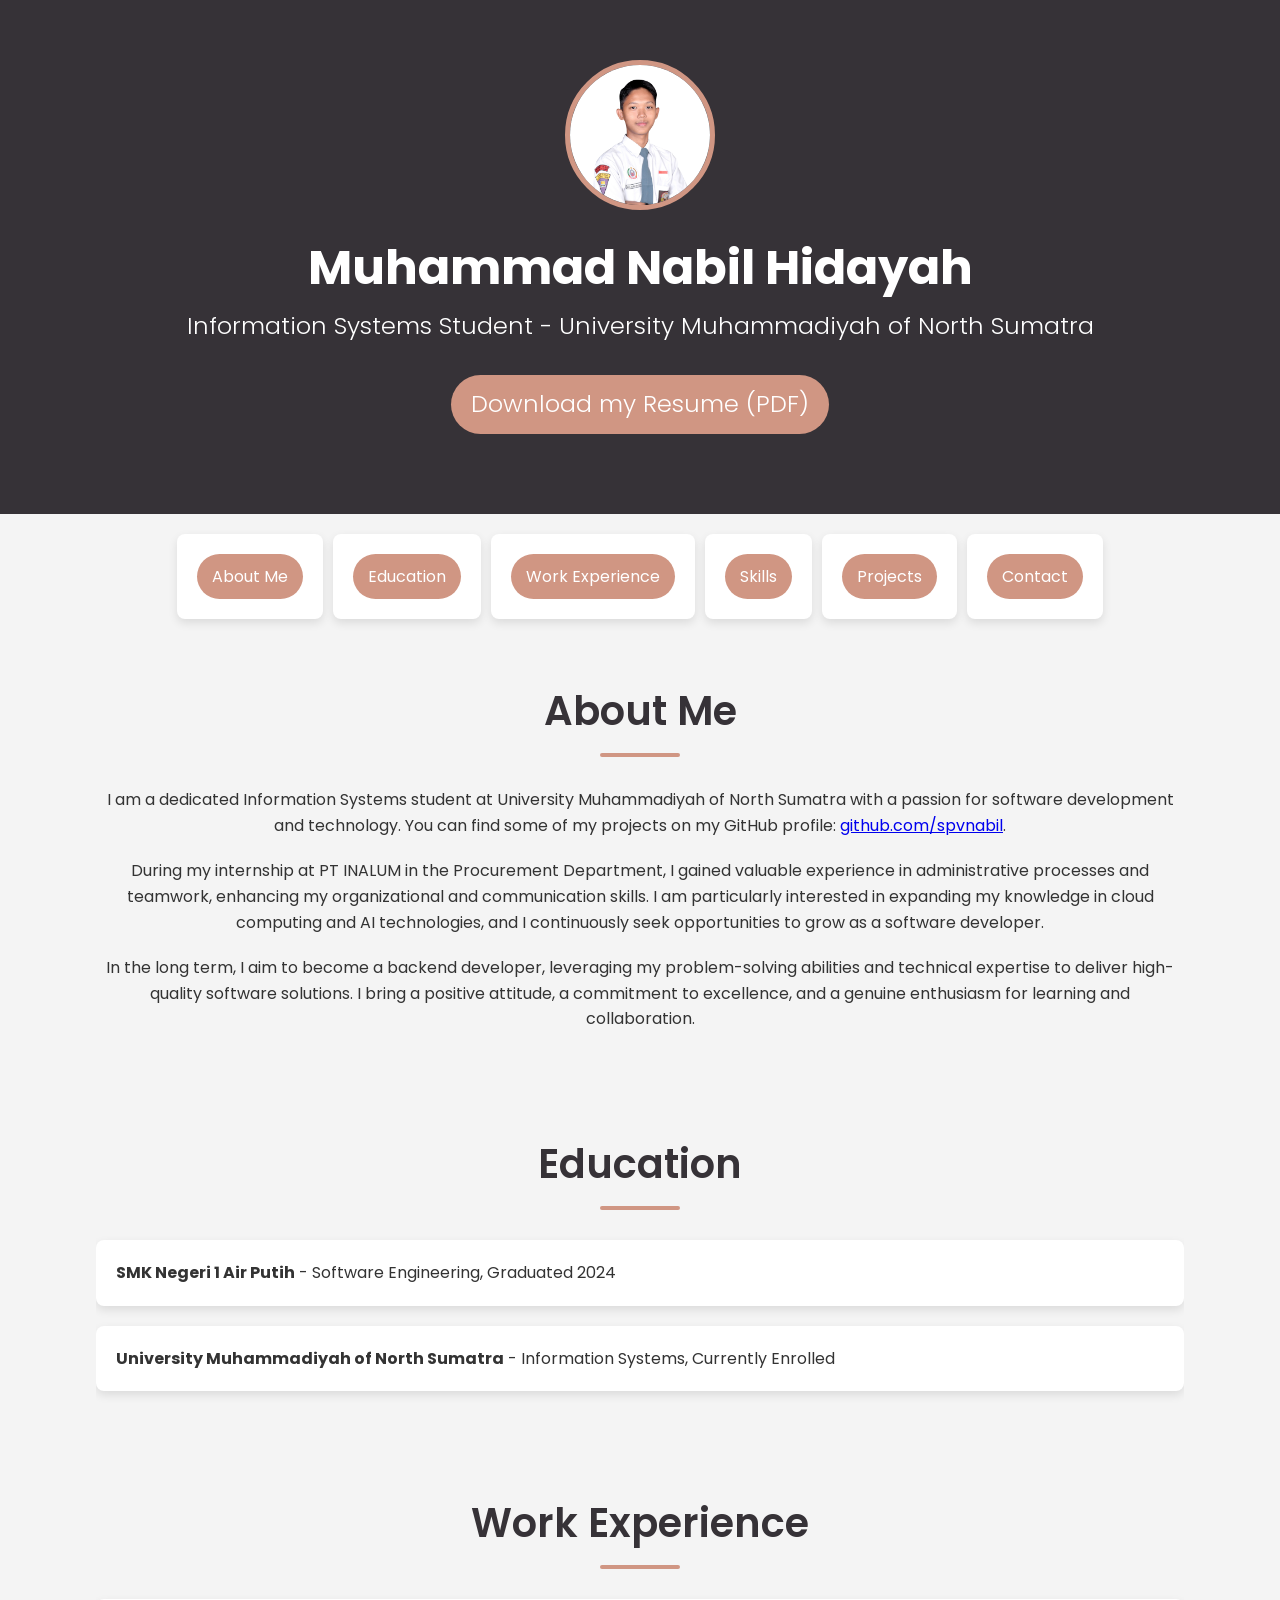
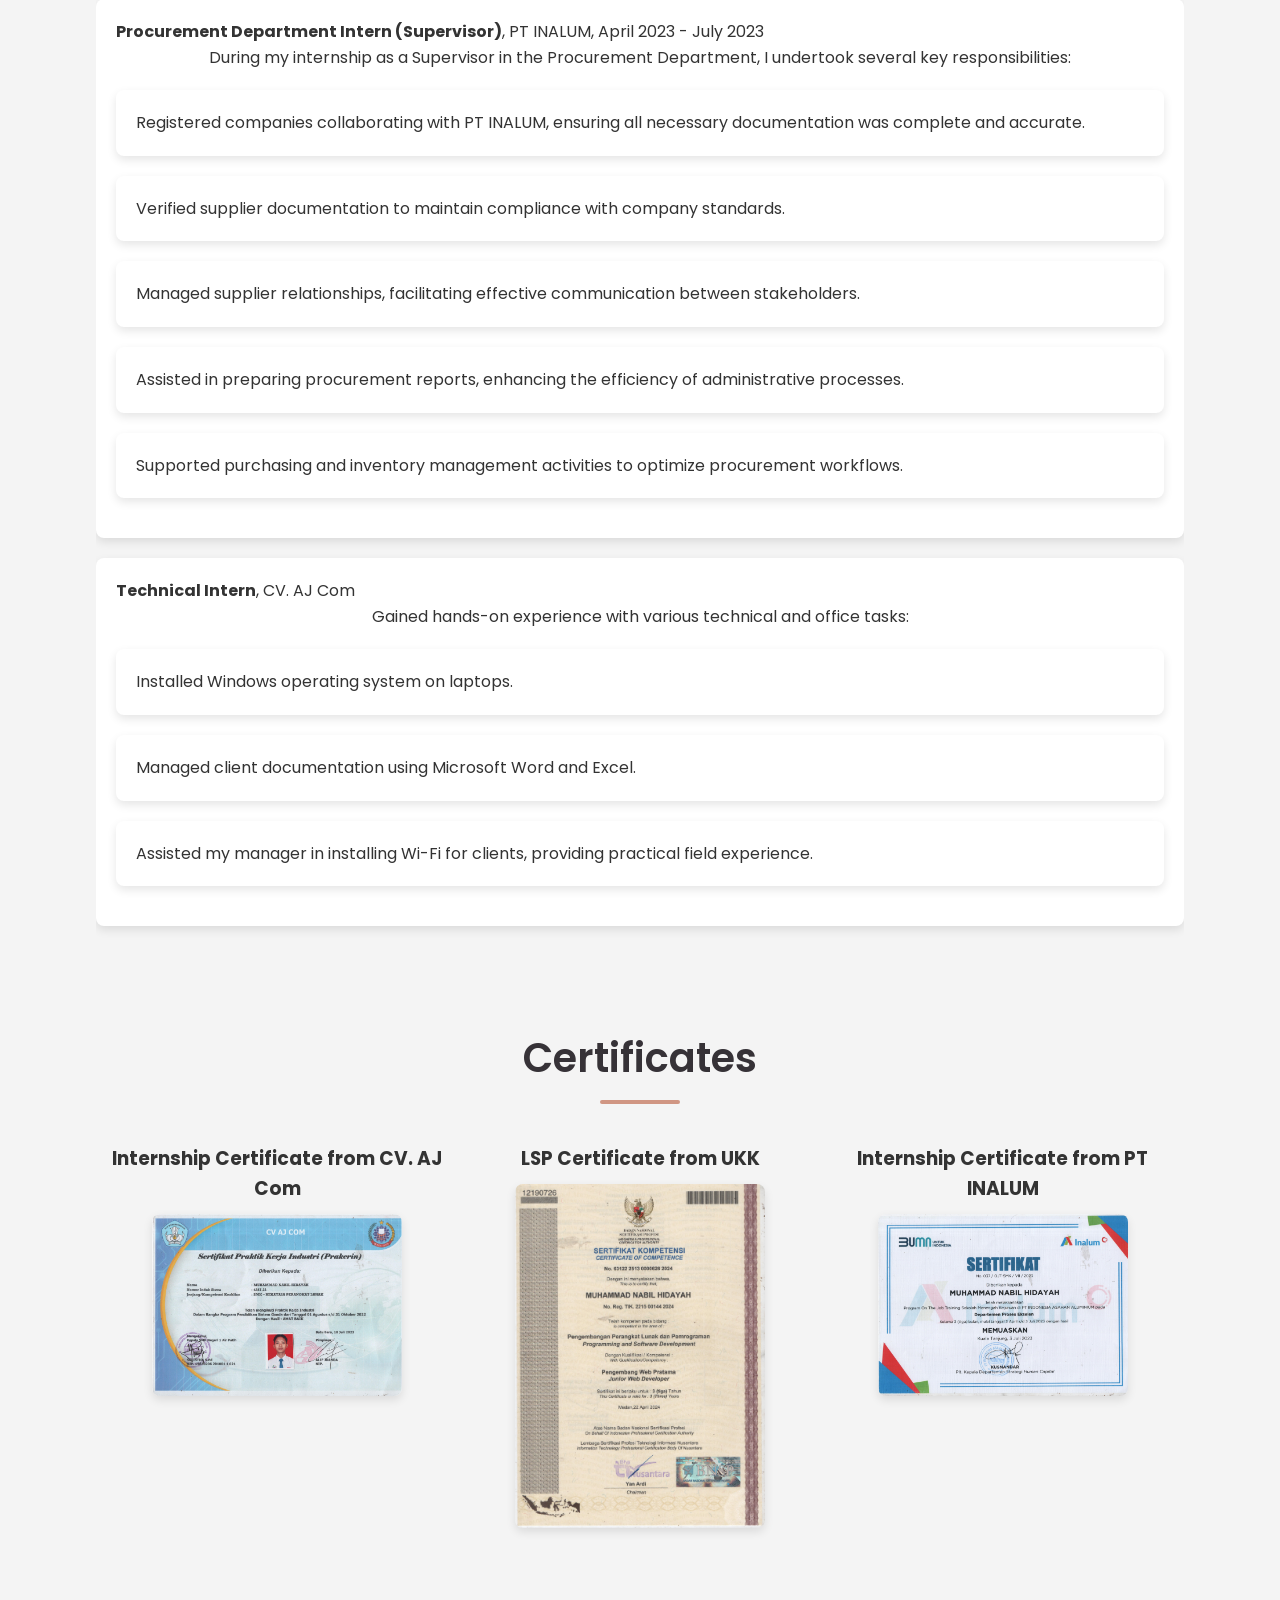
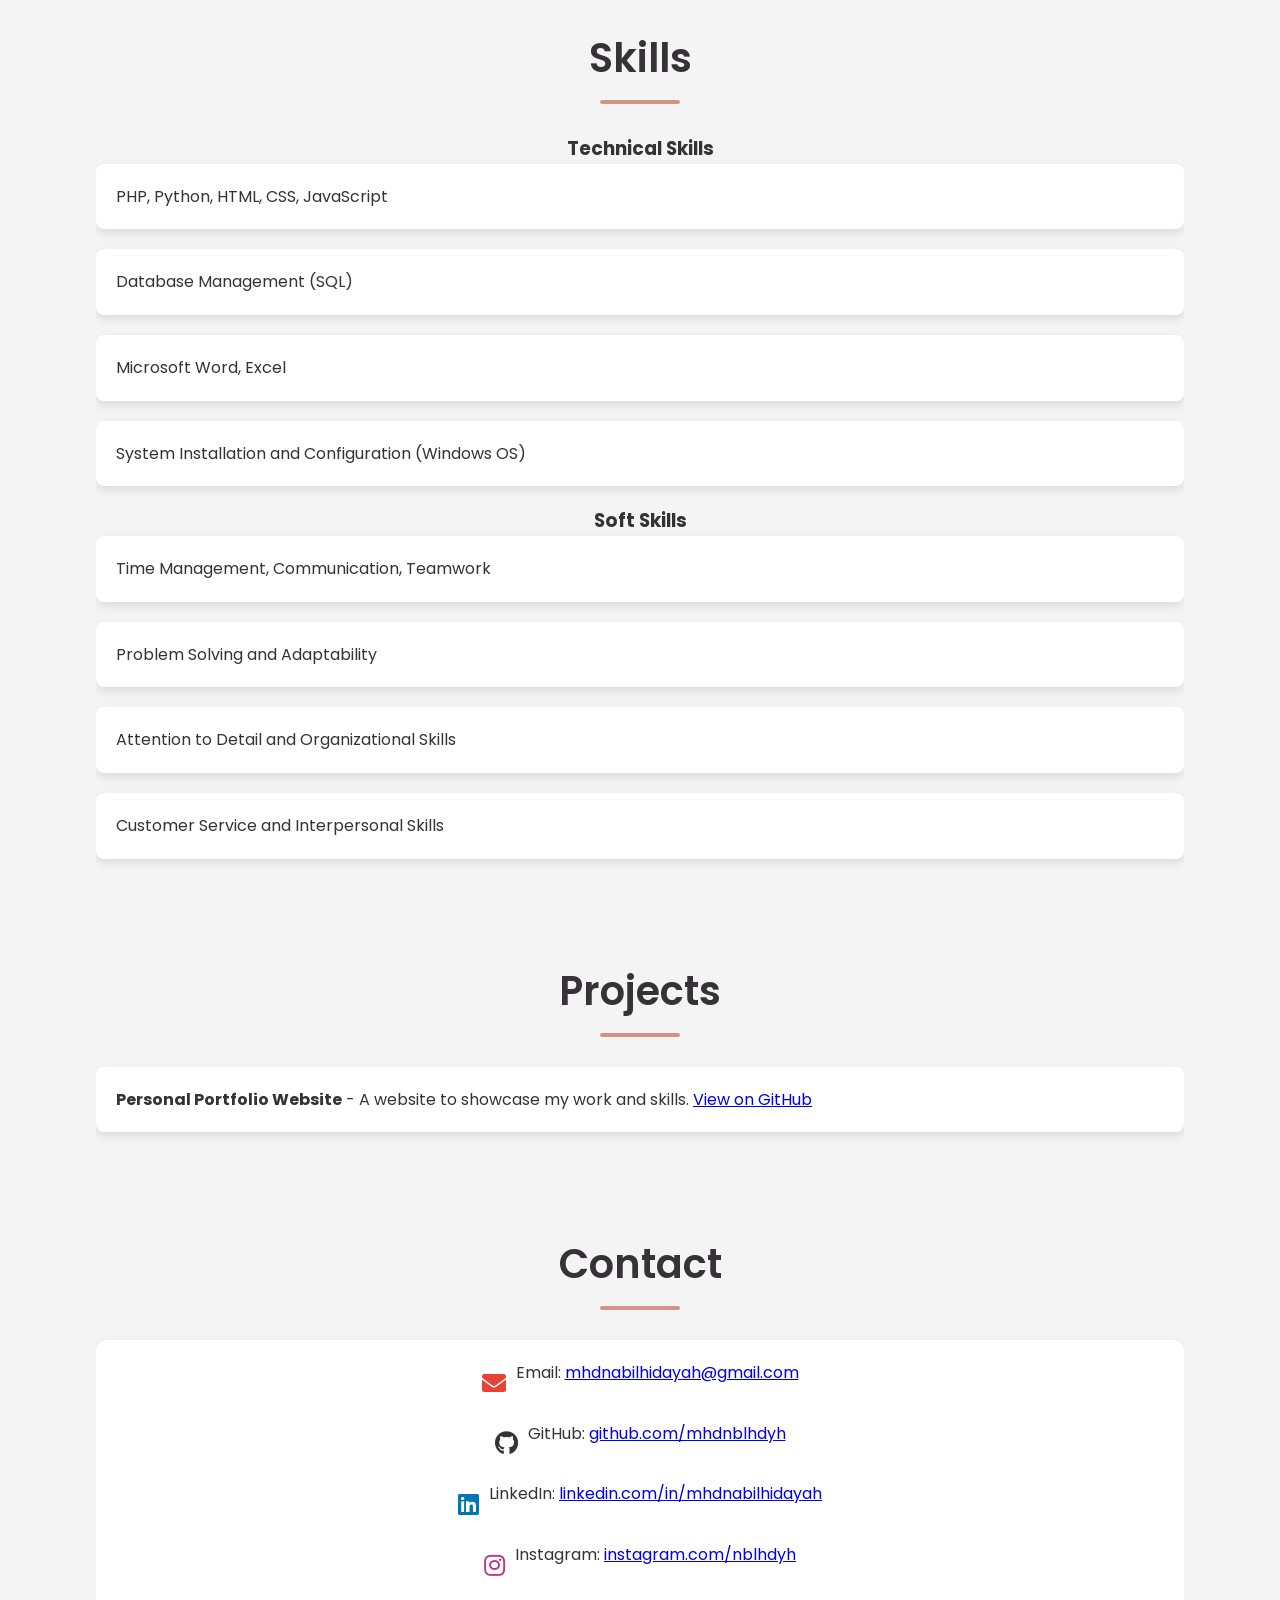
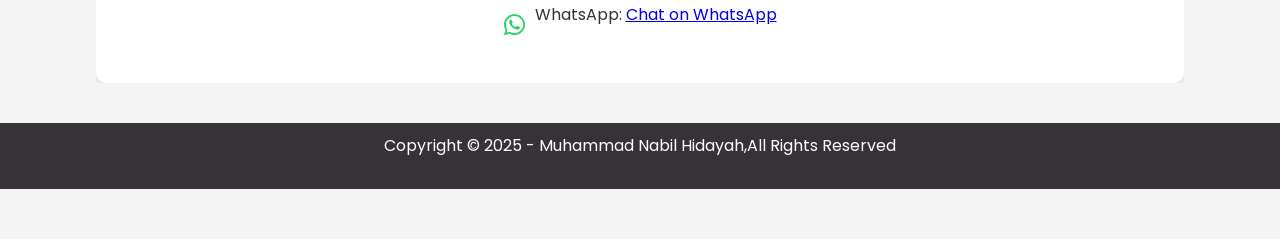
==== commit 8ff3a932: "Update index.html" ====
--- a/index.html
+++ b/index.html
@@ -35,7 +35,7 @@
     <section id="about" class="fade-in-up">
         <div class="container">
             <h2>About Me</h2>
-            <p>I am a dedicated Information Systems student at University Muhammadiyah of North Sumatra with a passion for software development and technology. You can find some of my projects on my GitHub profile: <a href="https://github.com/spvnabil/" target="_blank">github.com/spvnabil</a>.</p>
+            <p>I am a dedicated Information Systems student at University Muhammadiyah of North Sumatra with a passion for software development and technology. You can find some of my projects on my GitHub profile: <a href="https://github.com/mhdnblhdyh/" target="_blank">github.com/spvnabil</a>.</p>
             <p>During my internship at PT INALUM in the Procurement Department, I gained valuable experience in administrative processes and teamwork, enhancing my organizational and communication skills. I am particularly interested in expanding my knowledge in cloud computing and AI technologies, and I continuously seek opportunities to grow as a software developer.</p>
             <p>In the long term, I aim to become a backend developer, leveraging my problem-solving abilities and technical expertise to deliver high-quality software solutions. I bring a positive attitude, a commitment to excellence, and a genuine enthusiasm for learning and collaboration.</p>
         </div>
@@ -138,7 +138,7 @@
                 </div>
                 <div class="contact-item">
                     <i class="fab fa-github"></i>
-                    <p>GitHub: <a href="https://github.com/spvnabil/" target="_blank">github.com/spvnabil</a></p>
+                    <p>GitHub: <a href="https://github.com/spvnabil/" target="_blank">github.com/mhdnblhdyh</a></p>
                 </div>
                 <div class="contact-item">
                     <i class="fab fa-linkedin"></i>
@@ -158,7 +158,7 @@
     
     <footer class="fade-in">
         <div class="container">
-            <p>Copyright © 2024 - Muhammad Nabil Hidayah,All Rights Reserved</p>
+            <p>Copyright © 2025 - Muhammad Nabil Hidayah,All Rights Reserved</p>
         </div>
     </footer>
 
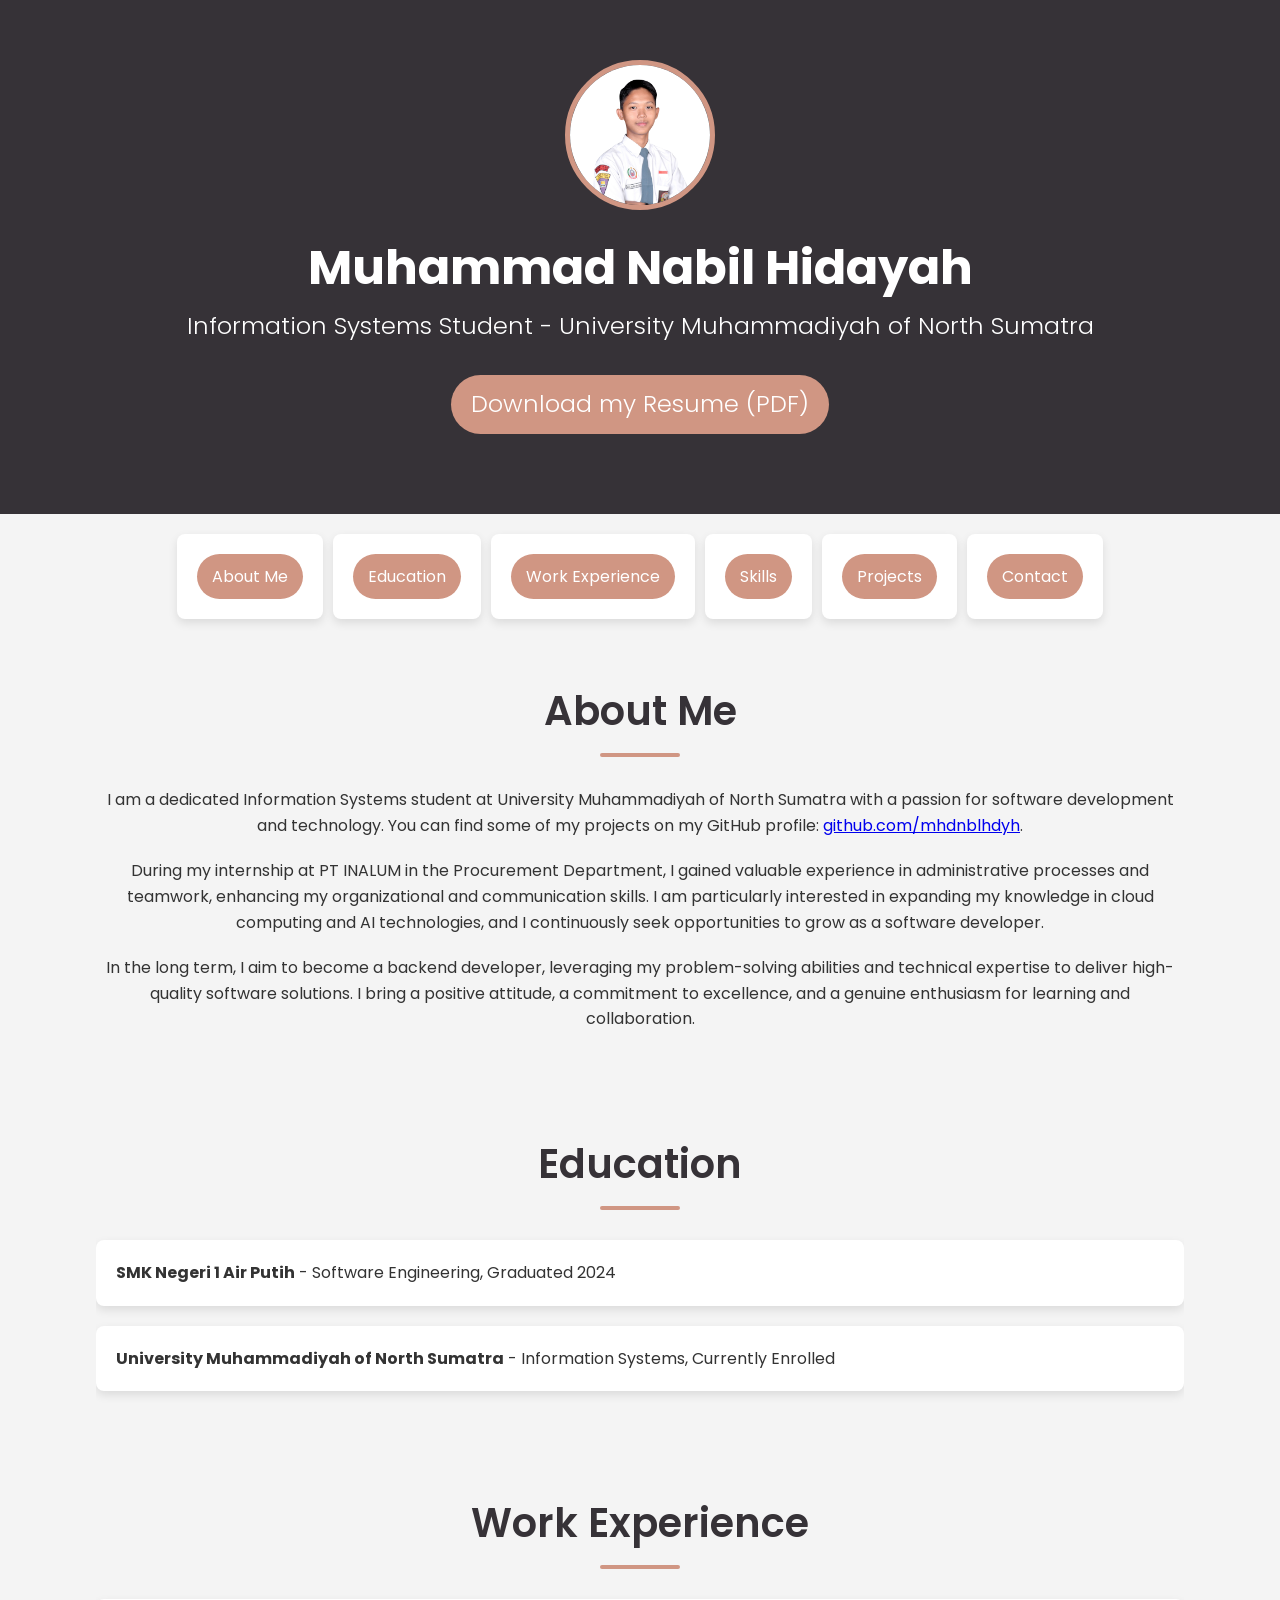
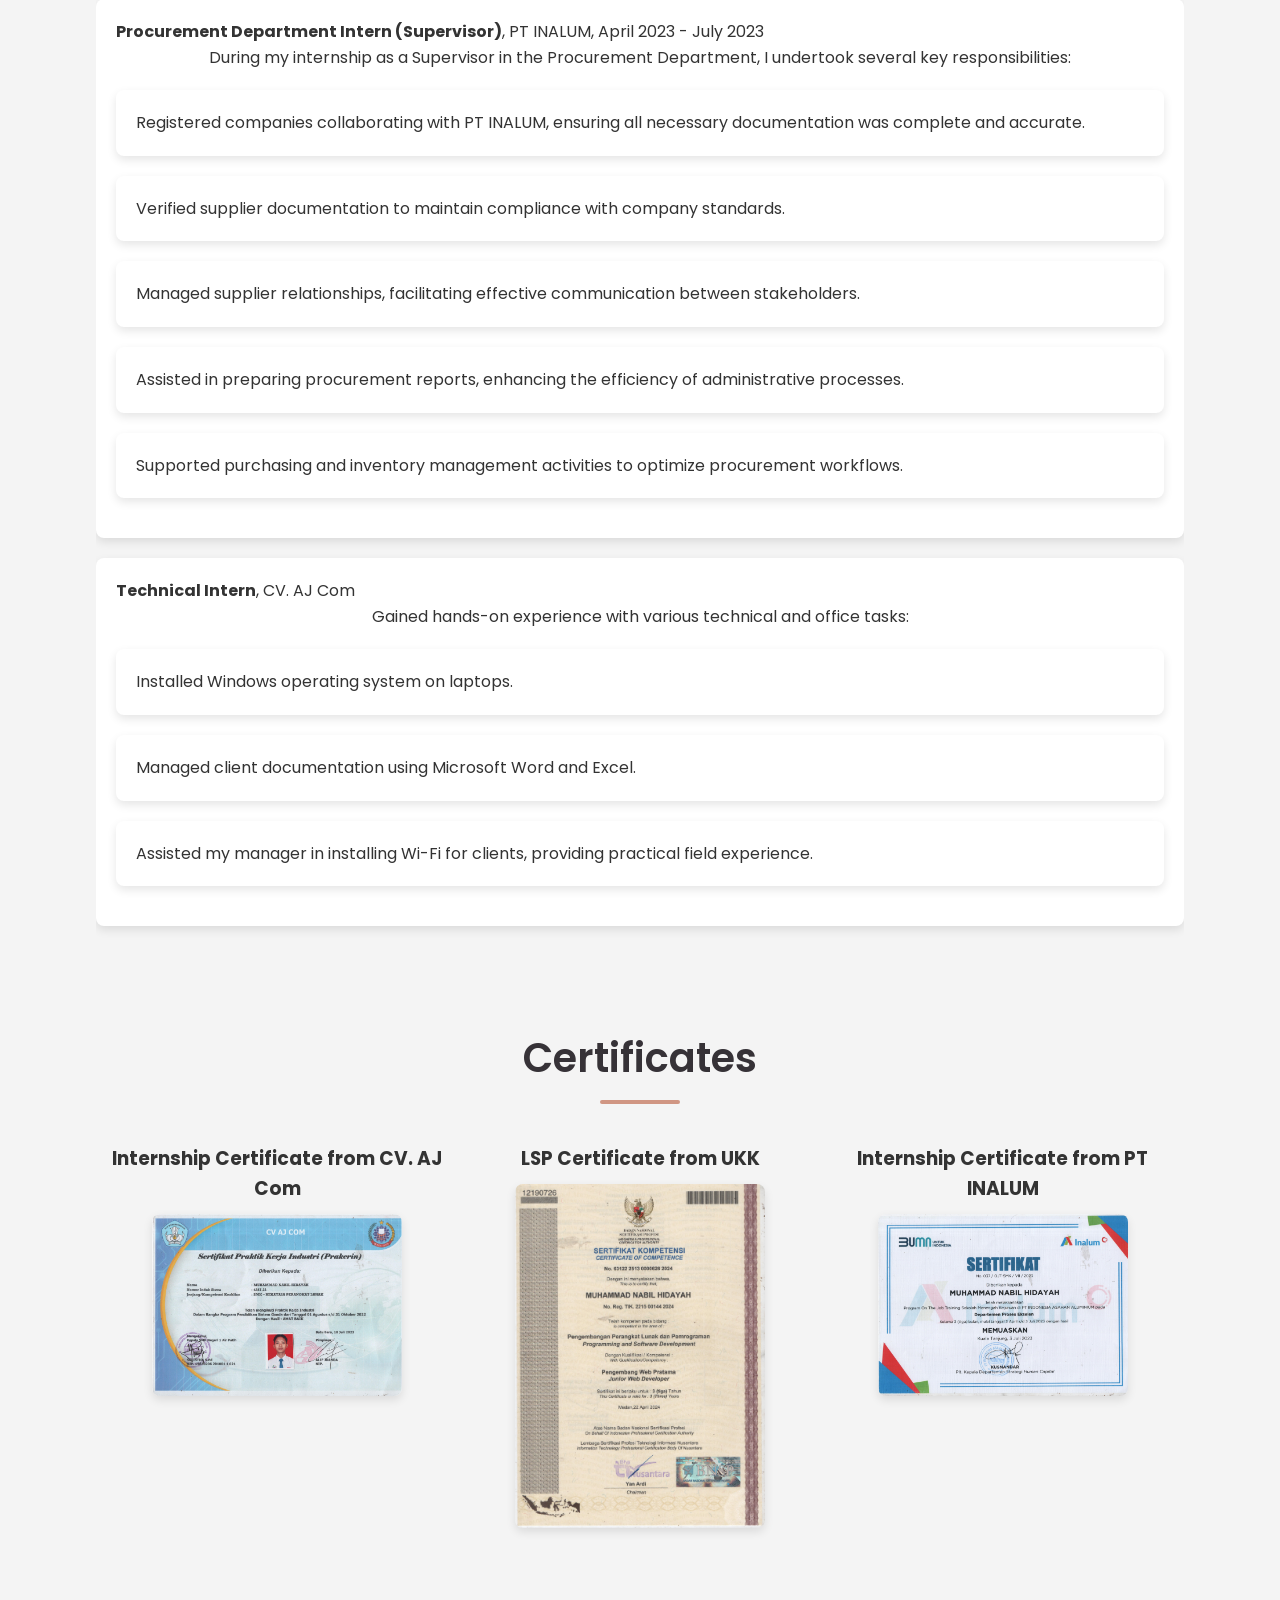
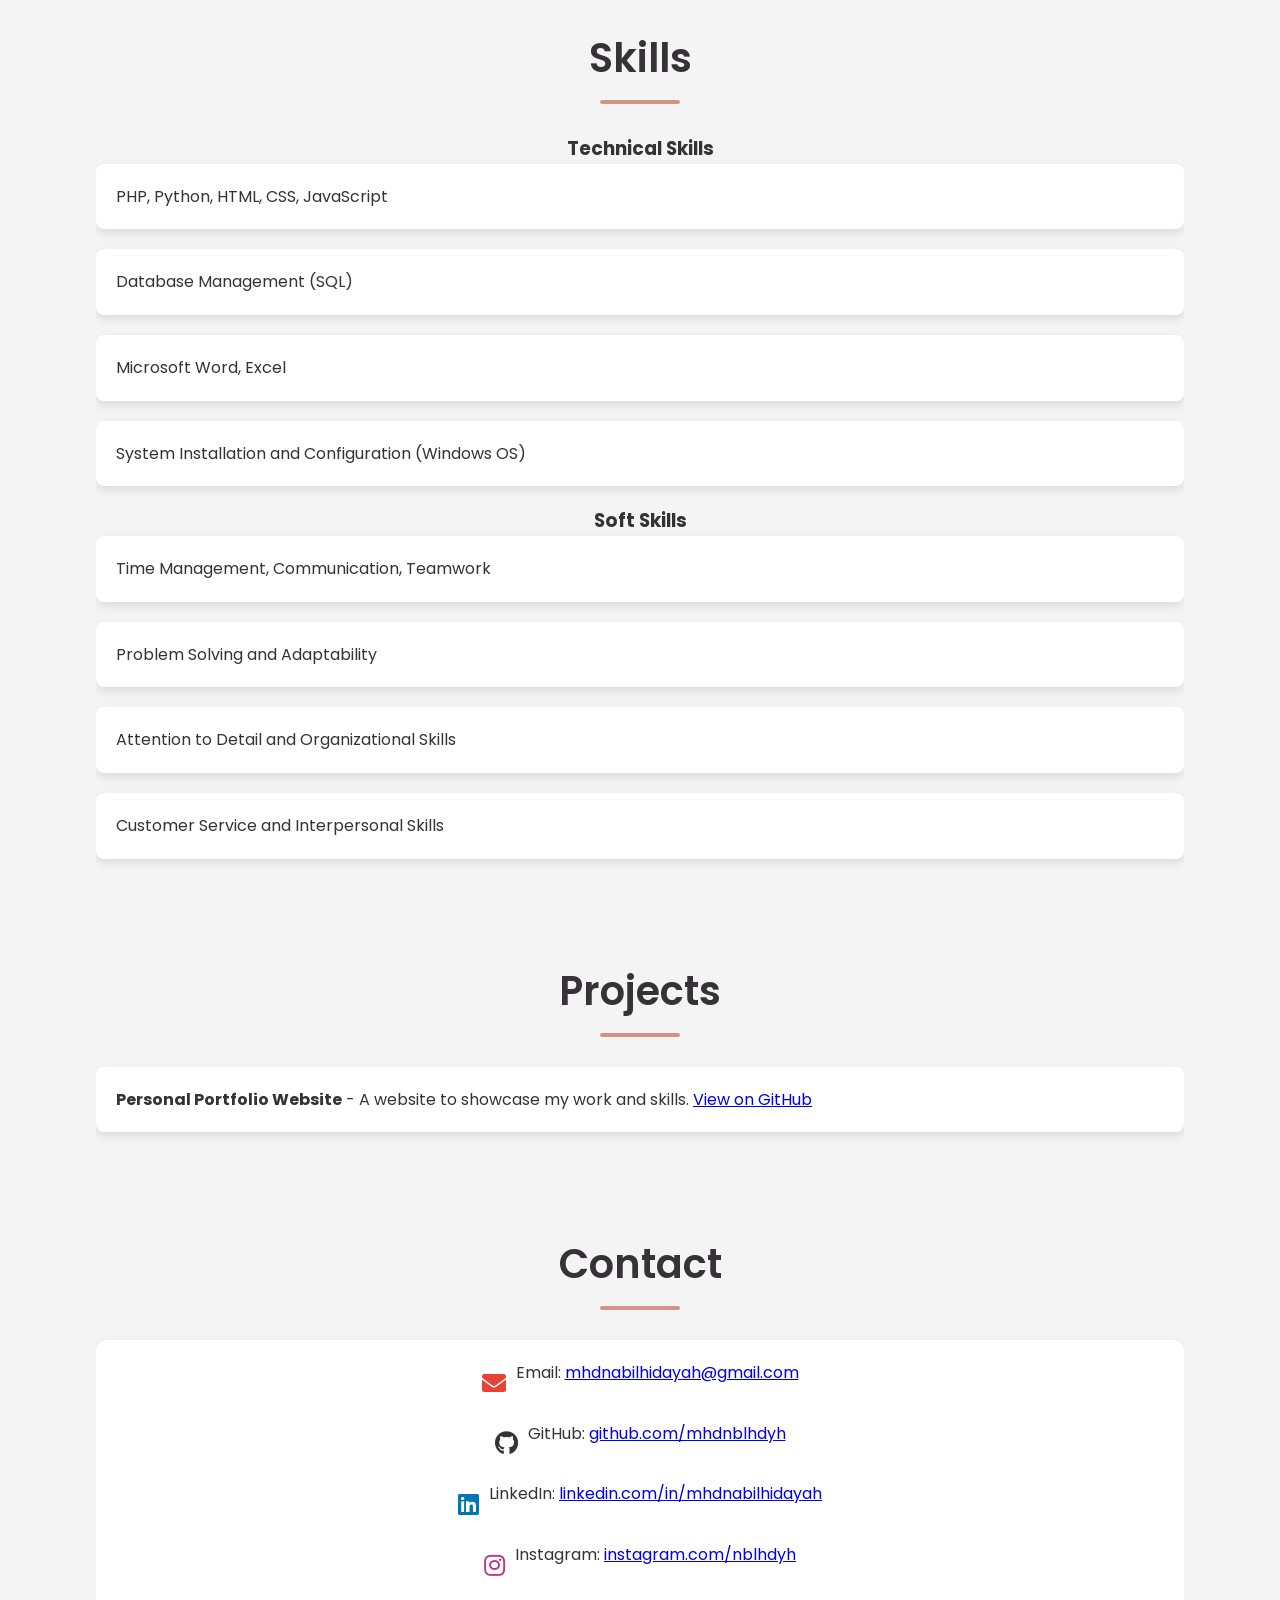
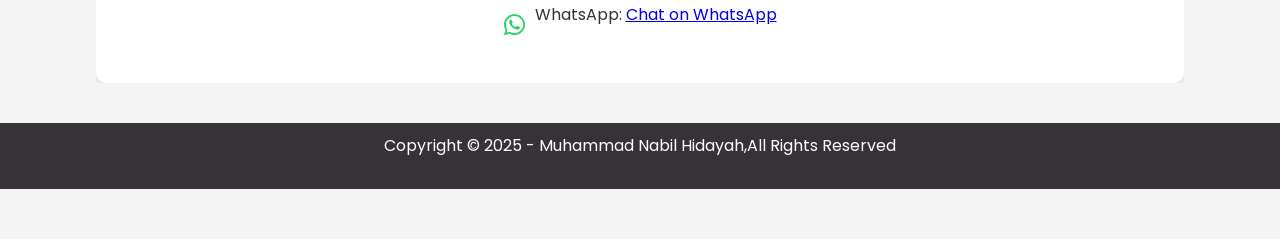
==== commit 7d22488b: "Update index.html" ====
--- a/index.html
+++ b/index.html
@@ -35,7 +35,7 @@
     <section id="about" class="fade-in-up">
         <div class="container">
             <h2>About Me</h2>
-            <p>I am a dedicated Information Systems student at University Muhammadiyah of North Sumatra with a passion for software development and technology. You can find some of my projects on my GitHub profile: <a href="https://github.com/mhdnblhdyh/" target="_blank">github.com/spvnabil</a>.</p>
+            <p>I am a dedicated Information Systems student at University Muhammadiyah of North Sumatra with a passion for software development and technology. You can find some of my projects on my GitHub profile: <a href="https://github.com/mhdnblhdyh/" target="_blank">github.com/mhdnblhdyh</a>.</p>
             <p>During my internship at PT INALUM in the Procurement Department, I gained valuable experience in administrative processes and teamwork, enhancing my organizational and communication skills. I am particularly interested in expanding my knowledge in cloud computing and AI technologies, and I continuously seek opportunities to grow as a software developer.</p>
             <p>In the long term, I aim to become a backend developer, leveraging my problem-solving abilities and technical expertise to deliver high-quality software solutions. I bring a positive attitude, a commitment to excellence, and a genuine enthusiasm for learning and collaboration.</p>
         </div>
